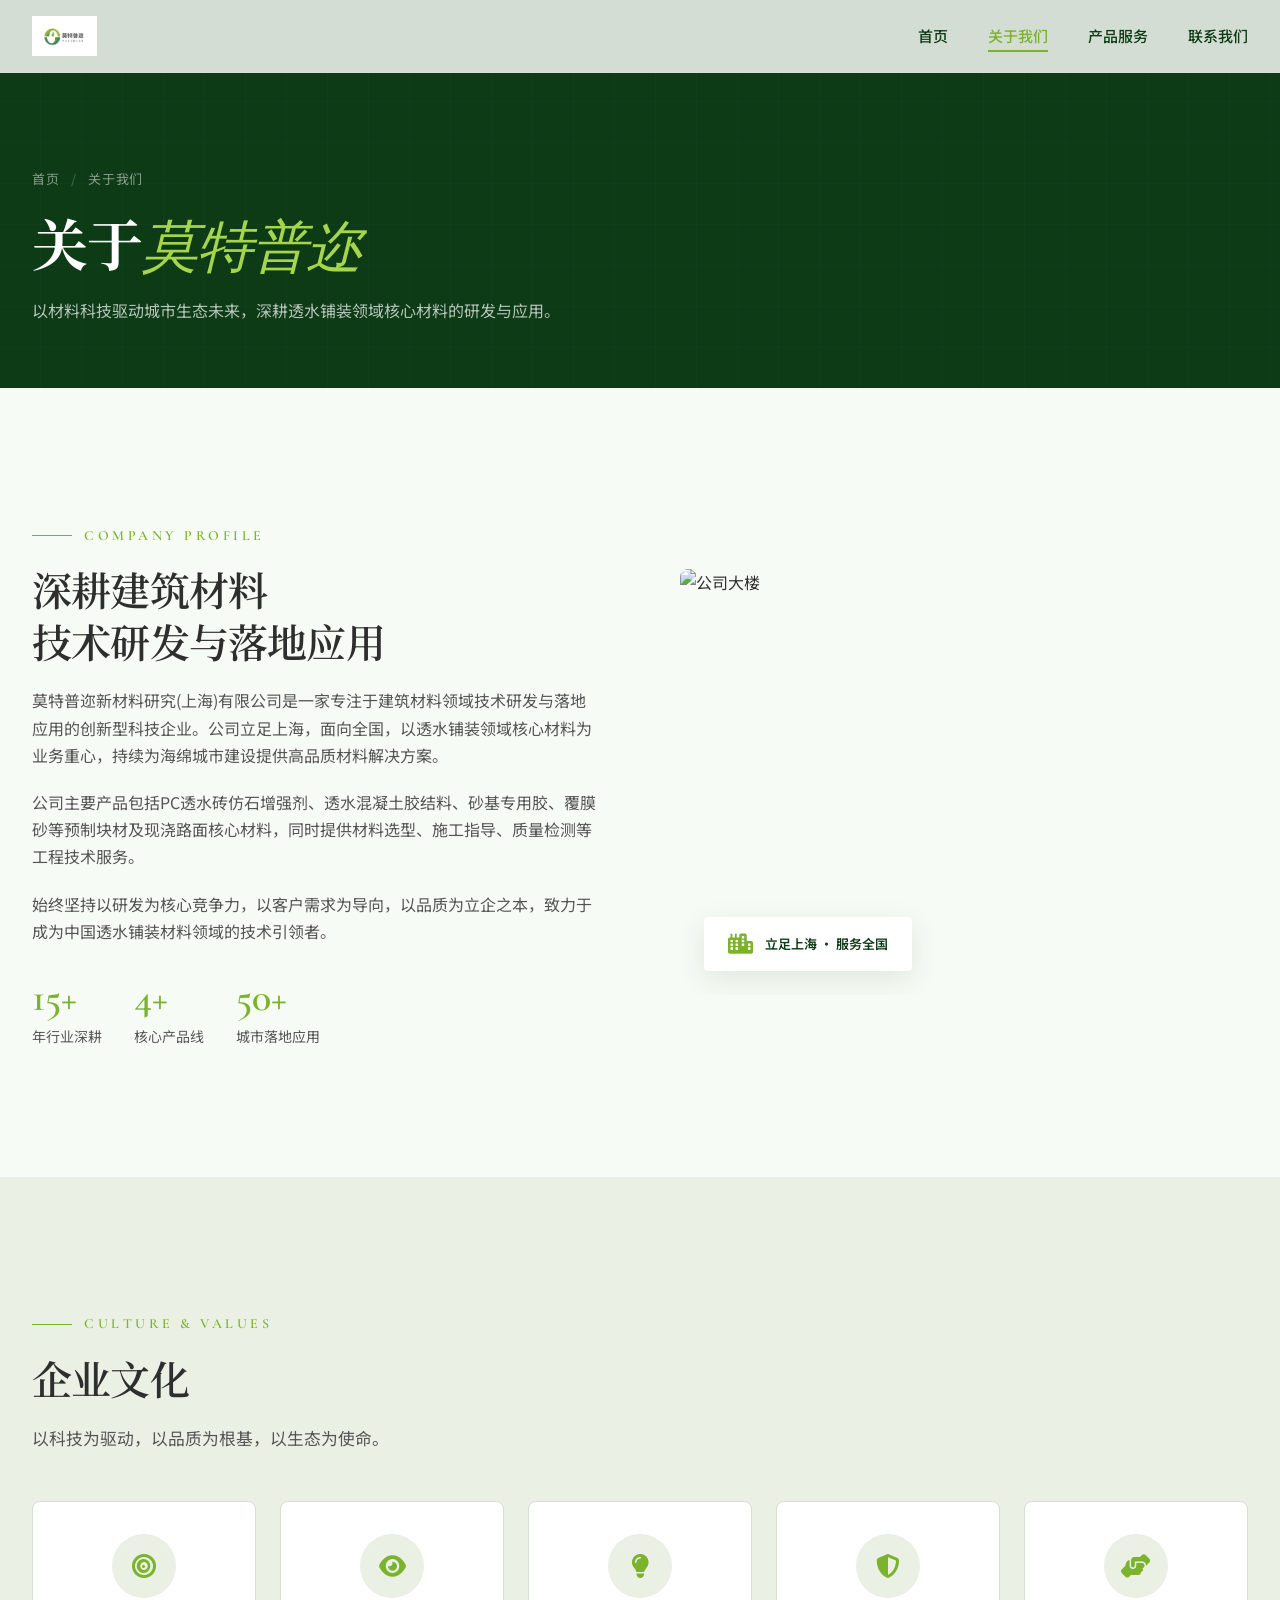
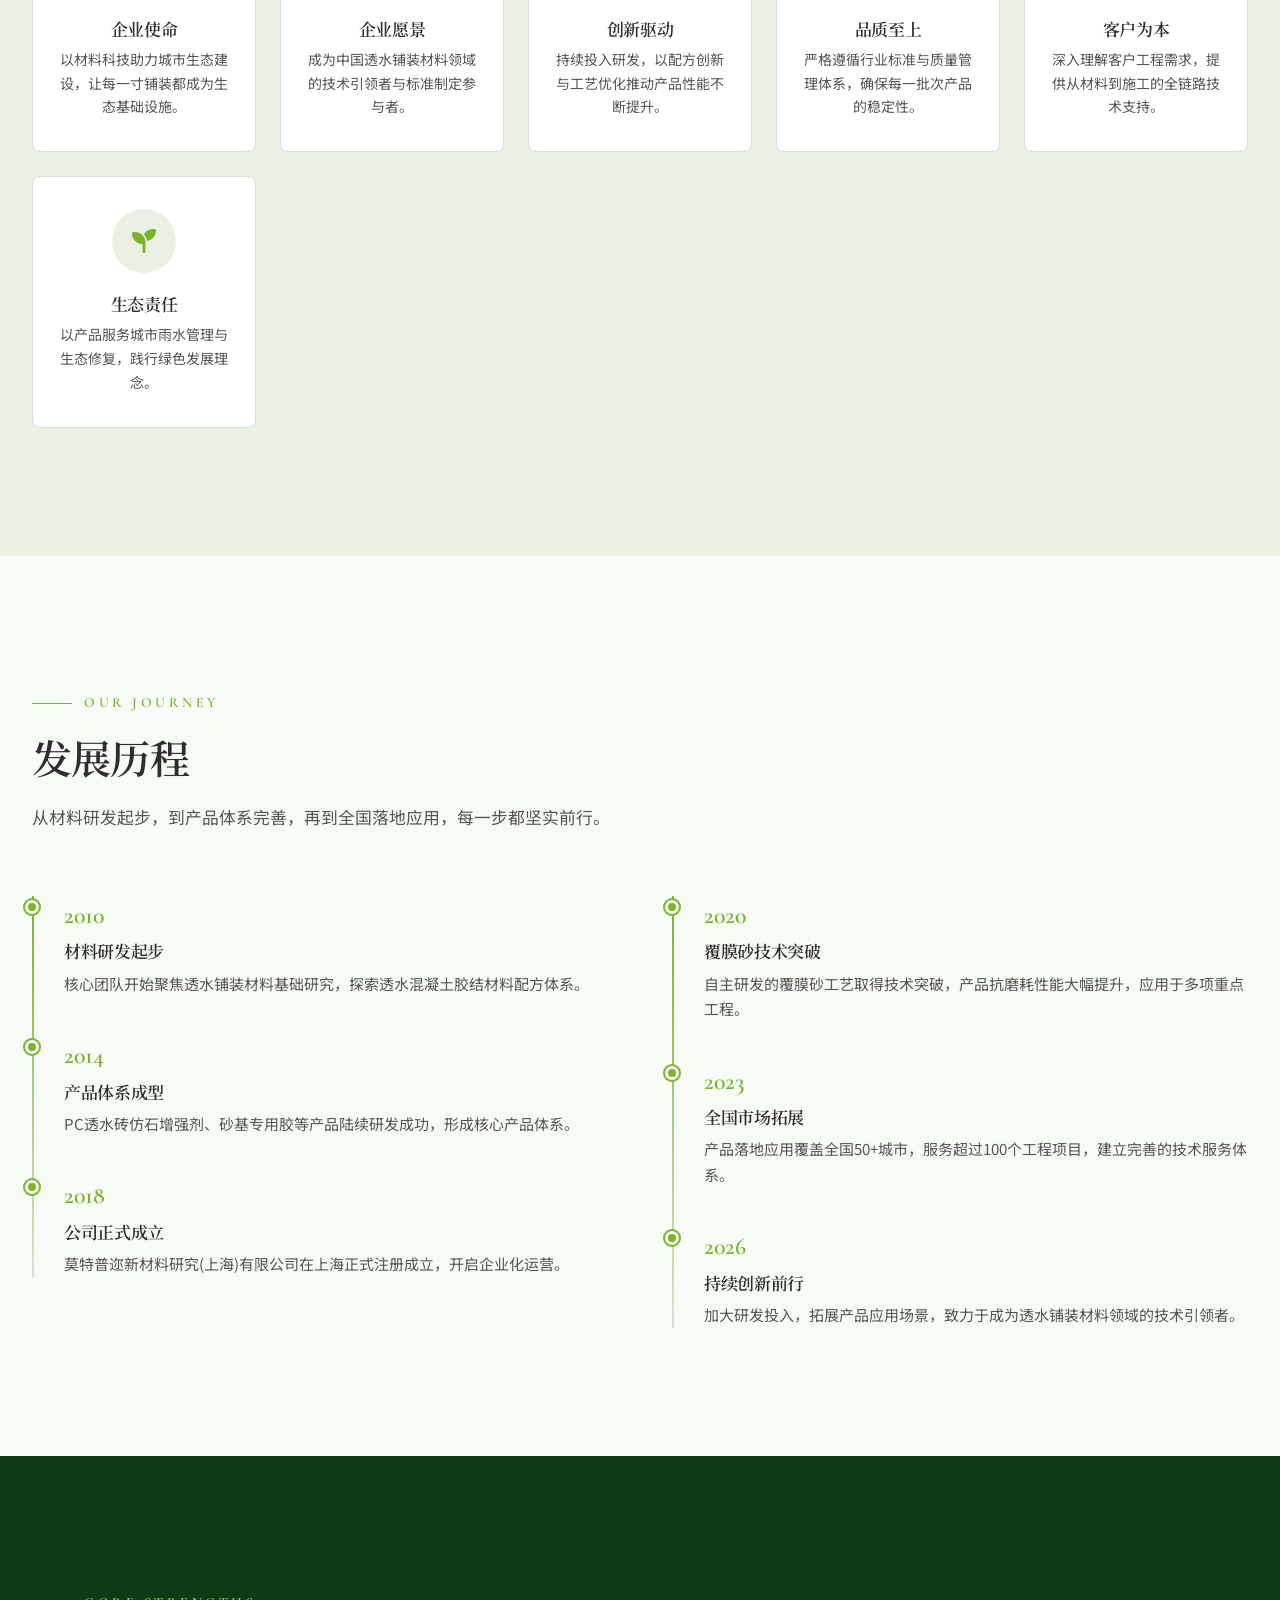
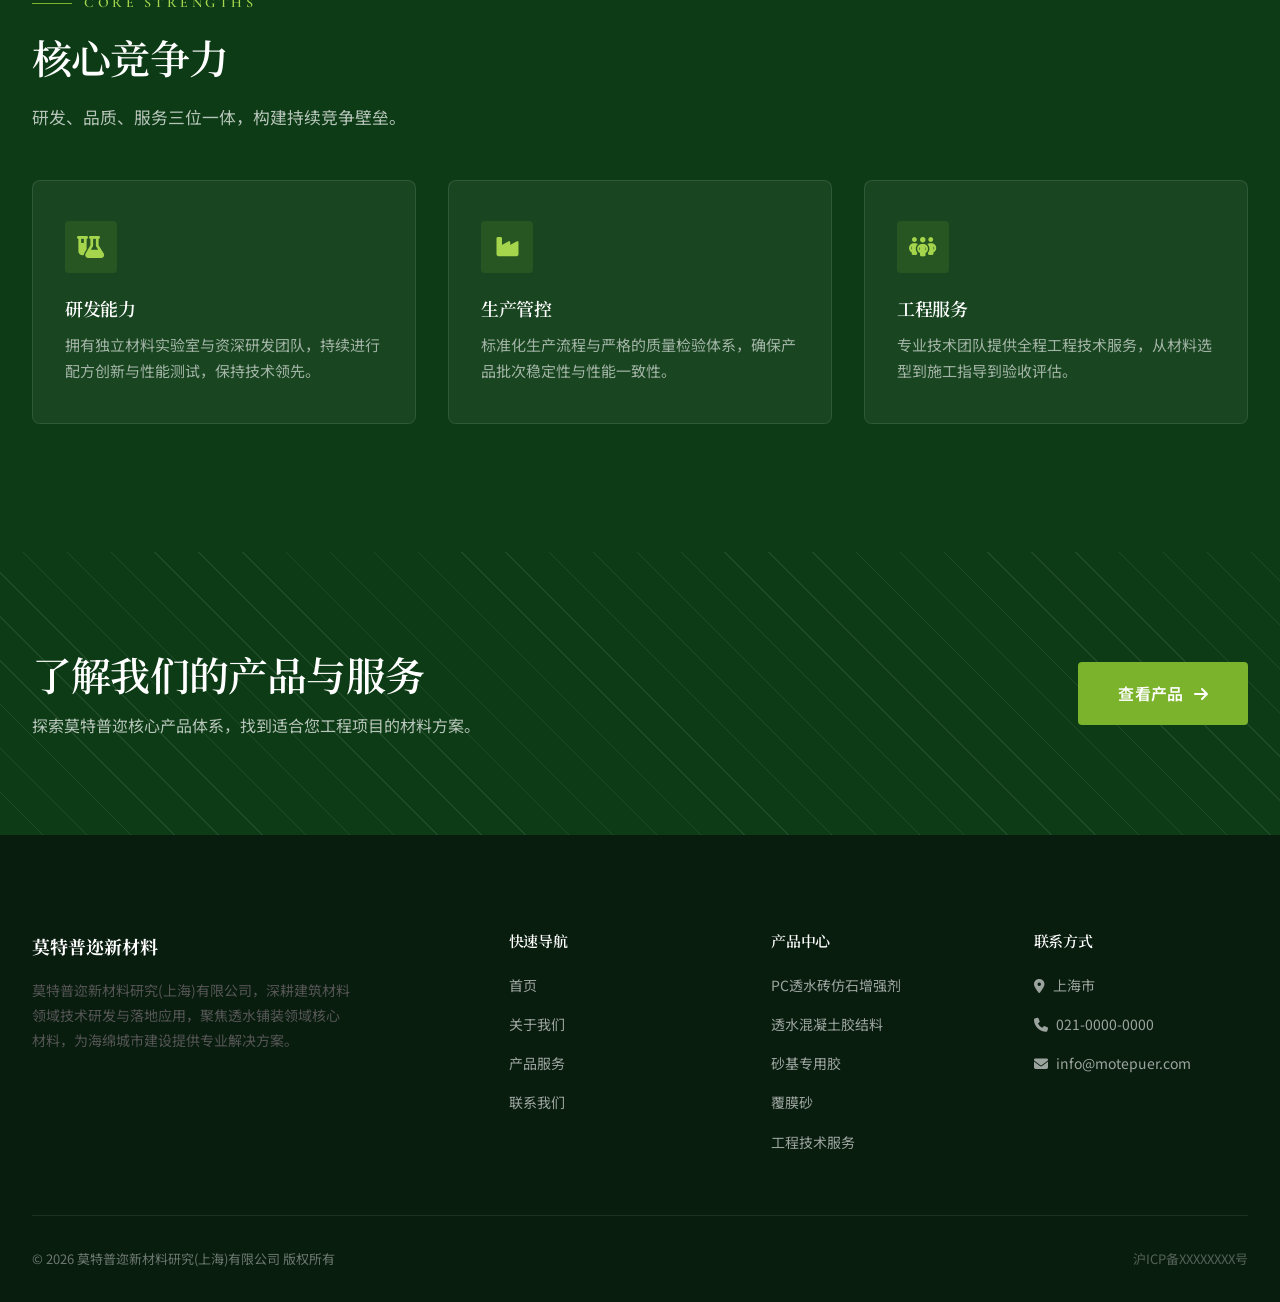
==== about.html @ 20e417fd "首次提交网站全部页面文件" ====
<!DOCTYPE html>
<html lang="zh-CN">
<head>
  <meta charset="UTF-8">
  <meta name="viewport" content="width=device-width, initial-scale=1.0">
  <title>关于我们 | 莫特普迩新材料研究(上海)有限公司</title>
  <meta name="description" content="莫特普迩新材料研究(上海)有限公司，深耕建筑材料领域技术研发与落地应用，聚焦透水铺装领域核心材料。了解我们的发展历程、企业文化与核心竞争力。">

  <!-- Fonts -->
  <link rel="preconnect" href="https://fonts.googleapis.com">
  <link rel="preconnect" href="https://fonts.gstatic.com" crossorigin>
  <link href="https://fonts.googleapis.com/css2?family=Noto+Sans+SC:wght@300;400;500;700&family=Noto+Serif+SC:wght@400;600;700&family=Cormorant+Garamond:ital,wght@0,400;0,600;1,400&display=swap" rel="stylesheet">

  <!-- Font Awesome -->
  <link rel="stylesheet" href="https://cdnjs.cloudflare.com/ajax/libs/font-awesome/6.5.1/css/all.min.css">

  <!-- Styles -->
  <link rel="stylesheet" href="css/style.css">
</head>
<body>

  <!-- ========== Navbar ========== -->
  <nav class="navbar">
    <div class="nav__inner">
      <a href="index.html" class="nav__logo">
        <img src="assets/images/logo.jpg" alt="莫特普迩">
      </a>
      <ul class="nav__links">
        <li><a href="index.html" class="nav__link">首页</a></li>
        <li><a href="about.html" class="nav__link">关于我们</a></li>
        <li><a href="products.html" class="nav__link">产品服务</a></li>
        <li><a href="contact.html" class="nav__link">联系我们</a></li>
      </ul>
      <button class="nav__toggle" aria-label="菜单">
        <i class="fas fa-bars"></i>
      </button>
    </div>
  </nav>

  <!-- ========== Page Header ========== -->
  <header class="page-header">
    <div class="page-header__bg"></div>
    <div class="container">
      <div class="page-header__content">
        <div class="page-header__breadcrumb">
          <a href="index.html">首页</a>
          <span>/</span>
          关于我们
        </div>
        <h1 class="page-header__title">关于<em>莫特普迩</em></h1>
        <p class="page-header__desc">
          以材料科技驱动城市生态未来，深耕透水铺装领域核心材料的研发与应用。
        </p>
      </div>
    </div>
  </header>

  <!-- ========== Company Intro ========== -->
  <section class="section">
    <div class="container">
      <div class="split">
        <div class="split__text fade-up">
          <div class="section-label">COMPANY PROFILE</div>
          <h2 class="section-title">深耕建筑材料<br>技术研发与落地应用</h2>
          <p style="margin-bottom: 1.25rem;">
            莫特普迩新材料研究(上海)有限公司是一家专注于建筑材料领域技术研发与落地应用的创新型科技企业。公司立足上海，面向全国，以透水铺装领域核心材料为业务重心，持续为海绵城市建设提供高品质材料解决方案。
          </p>
          <p style="margin-bottom: 1.25rem;">
            公司主要产品包括PC透水砖仿石增强剂、透水混凝土胶结料、砂基专用胶、覆膜砂等预制块材及现浇路面核心材料，同时提供材料选型、施工指导、质量检测等工程技术服务。
          </p>
          <p style="margin-bottom: 2rem;">
            始终坚持以研发为核心竞争力，以客户需求为导向，以品质为立企之本，致力于成为中国透水铺装材料领域的技术引领者。
          </p>
          <div style="display: flex; gap: 2rem; flex-wrap: wrap;">
            <div>
              <div style="font-family: var(--font-display); font-size: 2.5rem; font-weight: 600; color: var(--color-accent); line-height: 1;">15+</div>
              <div style="font-size: 0.875rem; color: var(--color-text-light); margin-top: 0.5rem;">年行业深耕</div>
            </div>
            <div>
              <div style="font-family: var(--font-display); font-size: 2.5rem; font-weight: 600; color: var(--color-accent); line-height: 1;">4+</div>
              <div style="font-size: 0.875rem; color: var(--color-text-light); margin-top: 0.5rem;">核心产品线</div>
            </div>
            <div>
              <div style="font-family: var(--font-display); font-size: 2.5rem; font-weight: 600; color: var(--color-accent); line-height: 1;">50+</div>
              <div style="font-size: 0.875rem; color: var(--color-text-light); margin-top: 0.5rem;">城市落地应用</div>
            </div>
          </div>
        </div>
        <div class="split__image fade-up">
          <img src="https://images.unsplash.com/photo-1565728744382-d61bb19240c5?w=800&q=80" alt="公司大楼">
          <div class="split__image-badge">
            <i class="fas fa-city"></i>
            <span class="split__image-badge-text">立足上海 · 服务全国</span>
          </div>
        </div>
      </div>
    </div>
  </section>

  <!-- ========== Mission / Vision / Values ========== -->
  <section class="section section--alt">
    <div class="container">
      <div style="max-width: 600px; margin-bottom: 1rem;" class="fade-up">
        <div class="section-label">CULTURE & VALUES</div>
        <h2 class="section-title">企业文化</h2>
        <p class="section-desc">
          以科技为驱动，以品质为根基，以生态为使命。
        </p>
      </div>

      <div class="values-grid">
        <div class="value-item fade-up">
          <div class="value-item__icon"><i class="fas fa-bullseye"></i></div>
          <h3 class="value-item__title">企业使命</h3>
          <p class="value-item__desc">以材料科技助力城市生态建设，让每一寸铺装都成为生态基础设施。</p>
        </div>
        <div class="value-item fade-up">
          <div class="value-item__icon"><i class="fas fa-eye"></i></div>
          <h3 class="value-item__title">企业愿景</h3>
          <p class="value-item__desc">成为中国透水铺装材料领域的技术引领者与标准制定参与者。</p>
        </div>
        <div class="value-item fade-up">
          <div class="value-item__icon"><i class="fas fa-lightbulb"></i></div>
          <h3 class="value-item__title">创新驱动</h3>
          <p class="value-item__desc">持续投入研发，以配方创新与工艺优化推动产品性能不断提升。</p>
        </div>
        <div class="value-item fade-up">
          <div class="value-item__icon"><i class="fas fa-shield-halved"></i></div>
          <h3 class="value-item__title">品质至上</h3>
          <p class="value-item__desc">严格遵循行业标准与质量管理体系，确保每一批次产品的稳定性。</p>
        </div>
        <div class="value-item fade-up">
          <div class="value-item__icon"><i class="fas fa-handshake-angle"></i></div>
          <h3 class="value-item__title">客户为本</h3>
          <p class="value-item__desc">深入理解客户工程需求，提供从材料到施工的全链路技术支持。</p>
        </div>
        <div class="value-item fade-up">
          <div class="value-item__icon"><i class="fas fa-seedling"></i></div>
          <h3 class="value-item__title">生态责任</h3>
          <p class="value-item__desc">以产品服务城市雨水管理与生态修复，践行绿色发展理念。</p>
        </div>
      </div>
    </div>
  </section>

  <!-- ========== Development Timeline ========== -->
  <section class="section">
    <div class="container">
      <div style="max-width: 600px; margin-bottom: 1rem;" class="fade-up">
        <div class="section-label">OUR JOURNEY</div>
        <h2 class="section-title">发展历程</h2>
        <p class="section-desc">
          从材料研发起步，到产品体系完善，再到全国落地应用，每一步都坚实前行。
        </p>
      </div>

      <div style="display: grid; grid-template-columns: 1fr 1fr; gap: 4rem; align-items: start;" class="fade-up">
        <div class="timeline">
          <div class="timeline__item">
            <div class="timeline__dot"></div>
            <div class="timeline__year">2010</div>
            <h3 class="timeline__title">材料研发起步</h3>
            <p class="timeline__desc">核心团队开始聚焦透水铺装材料基础研究，探索透水混凝土胶结材料配方体系。</p>
          </div>
          <div class="timeline__item">
            <div class="timeline__dot"></div>
            <div class="timeline__year">2014</div>
            <h3 class="timeline__title">产品体系成型</h3>
            <p class="timeline__desc">PC透水砖仿石增强剂、砂基专用胶等产品陆续研发成功，形成核心产品体系。</p>
          </div>
          <div class="timeline__item">
            <div class="timeline__dot"></div>
            <div class="timeline__year">2018</div>
            <h3 class="timeline__title">公司正式成立</h3>
            <p class="timeline__desc">莫特普迩新材料研究(上海)有限公司在上海正式注册成立，开启企业化运营。</p>
          </div>
        </div>
        <div class="timeline">
          <div class="timeline__item">
            <div class="timeline__dot"></div>
            <div class="timeline__year">2020</div>
            <h3 class="timeline__title">覆膜砂技术突破</h3>
            <p class="timeline__desc">自主研发的覆膜砂工艺取得技术突破，产品抗磨耗性能大幅提升，应用于多项重点工程。</p>
          </div>
          <div class="timeline__item">
            <div class="timeline__dot"></div>
            <div class="timeline__year">2023</div>
            <h3 class="timeline__title">全国市场拓展</h3>
            <p class="timeline__desc">产品落地应用覆盖全国50+城市，服务超过100个工程项目，建立完善的技术服务体系。</p>
          </div>
          <div class="timeline__item">
            <div class="timeline__dot"></div>
            <div class="timeline__year">2026</div>
            <h3 class="timeline__title">持续创新前行</h3>
            <p class="timeline__desc">加大研发投入，拓展产品应用场景，致力于成为透水铺装材料领域的技术引领者。</p>
          </div>
        </div>
      </div>
    </div>
  </section>

  <!-- ========== Core Strengths ========== -->
  <section class="section section--dark">
    <div class="container">
      <div style="max-width: 600px; margin-bottom: 1rem;" class="fade-up">
        <div class="section-label">CORE STRENGTHS</div>
        <h2 class="section-title" style="color: var(--color-white);">核心竞争力</h2>
        <p class="section-desc" style="color: rgba(255,255,255,0.7);">
          研发、品质、服务三位一体，构建持续竞争壁垒。
        </p>
      </div>

      <div class="features" style="margin-top: 3rem;">
        <div class="feature-card fade-up" style="background: rgba(255,255,255,0.05); border-color: rgba(255,255,255,0.1);">
          <div class="feature-card__icon" style="background: rgba(123,179,45,0.15); color: var(--color-accent-light);">
            <i class="fas fa-flask-vial"></i>
          </div>
          <h3 class="feature-card__title" style="color: var(--color-white);">研发能力</h3>
          <p class="feature-card__desc" style="color: rgba(255,255,255,0.6);">拥有独立材料实验室与资深研发团队，持续进行配方创新与性能测试，保持技术领先。</p>
        </div>
        <div class="feature-card fade-up" style="background: rgba(255,255,255,0.05); border-color: rgba(255,255,255,0.1);">
          <div class="feature-card__icon" style="background: rgba(123,179,45,0.15); color: var(--color-accent-light);">
            <i class="fas fa-industry"></i>
          </div>
          <h3 class="feature-card__title" style="color: var(--color-white);">生产管控</h3>
          <p class="feature-card__desc" style="color: rgba(255,255,255,0.6);">标准化生产流程与严格的质量检验体系，确保产品批次稳定性与性能一致性。</p>
        </div>
        <div class="feature-card fade-up" style="background: rgba(255,255,255,0.05); border-color: rgba(255,255,255,0.1);">
          <div class="feature-card__icon" style="background: rgba(123,179,45,0.15); color: var(--color-accent-light);">
            <i class="fas fa-people-group"></i>
          </div>
          <h3 class="feature-card__title" style="color: var(--color-white);">工程服务</h3>
          <p class="feature-card__desc" style="color: rgba(255,255,255,0.6);">专业技术团队提供全程工程技术服务，从材料选型到施工指导到验收评估。</p>
        </div>
      </div>
    </div>
  </section>

  <!-- ========== CTA ========== -->
  <section class="cta">
    <div class="cta__bg"></div>
    <div class="container">
      <div class="cta__content fade-up">
        <div class="cta__text">
          <h2>了解我们的产品与服务</h2>
          <p>探索莫特普迩核心产品体系，找到适合您工程项目的材料方案。</p>
        </div>
        <a href="products.html" class="btn btn--primary btn--lg">
          查看产品 <i class="fas fa-arrow-right"></i>
        </a>
      </div>
    </div>
  </section>

  <!-- ========== Footer ========== -->
  <footer class="footer">
    <div class="container">
      <div class="footer__top">
        <div>
          <div class="footer__brand">
            <span>莫特普迩新材料</span>
          </div>
          <p class="footer__about">
            莫特普迩新材料研究(上海)有限公司，深耕建筑材料领域技术研发与落地应用，聚焦透水铺装领域核心材料，为海绵城市建设提供专业解决方案。
          </p>
        </div>
        <div>
          <h4 class="footer__col-title">快速导航</h4>
          <ul class="footer__links">
            <li><a href="index.html">首页</a></li>
            <li><a href="about.html">关于我们</a></li>
            <li><a href="products.html">产品服务</a></li>
            <li><a href="contact.html">联系我们</a></li>
          </ul>
        </div>
        <div>
          <h4 class="footer__col-title">产品中心</h4>
          <ul class="footer__links">
            <li><a href="products.html">PC透水砖仿石增强剂</a></li>
            <li><a href="products.html">透水混凝土胶结料</a></li>
            <li><a href="products.html">砂基专用胶</a></li>
            <li><a href="products.html">覆膜砂</a></li>
            <li><a href="products.html">工程技术服务</a></li>
          </ul>
        </div>
        <div>
          <h4 class="footer__col-title">联系方式</h4>
          <ul class="footer__links">
            <li><a href="contact.html"><i class="fas fa-location-dot"></i> 上海市</a></li>
            <li><a href="tel:021-00000000"><i class="fas fa-phone"></i> 021-0000-0000</a></li>
            <li><a href="mailto:info@motepuer.com"><i class="fas fa-envelope"></i> info@motepuer.com</a></li>
          </ul>
        </div>
      </div>
      <div class="footer__bottom">
        <span class="footer__copyright">&copy; 2026 莫特普迩新材料研究(上海)有限公司 版权所有</span>
        <span class="footer__icp">沪ICP备XXXXXXXX号</span>
      </div>
    </div>
  </footer>

  <script src="js/main.js"></script>
</body>
</html>
---- css/style.css ----
/* ============================================
   莫特普迩新材料研究(上海)有限公司 - 企业官网
   Aesthetic Direction: Industrial / Refined
   ============================================ */

/* ========== CSS Variables ========== */
:root {
  --color-primary: #0D3B16;
  --color-secondary: #1B5E20;
  --color-accent: #7BB32D;
  --color-accent-light: #A4D54D;
  --color-bg: #F7FBF5;
  --color-bg-alt: #EAF0E4;
  --color-text: #2E2E2E;
  --color-text-light: #555555;
  --color-text-muted: #8A8A8A;
  --color-white: #FFFFFF;
  --color-border: #D8E0D0;

  --font-heading: "Noto Serif SC", "Songti SC", serif;
  --font-body: "Noto Sans SC", "PingFang SC", sans-serif;
  --font-display: "Cormorant Garamond", "Times New Roman", serif;

  --spacing-xs: 0.5rem;
  --spacing-sm: 1rem;
  --spacing-md: 2rem;
  --spacing-lg: 4rem;
  --spacing-xl: 6rem;
  --spacing-2xl: 8rem;

  --radius-sm: 4px;
  --radius-md: 8px;
  --radius-lg: 16px;

  --shadow-sm: 0 2px 8px rgba(13, 59, 22, 0.06);
  --shadow-md: 0 8px 30px rgba(13, 59, 22, 0.1);
  --shadow-lg: 0 20px 60px rgba(13, 59, 22, 0.15);

  --transition: 0.35s cubic-bezier(0.4, 0, 0.2, 1);
  --max-width: 1280px;
}

/* ========== Reset ========== */
*, *::before, *::after {
  box-sizing: border-box;
  margin: 0;
  padding: 0;
}

html {
  font-size: 16px;
  scroll-behavior: smooth;
  -webkit-font-smoothing: antialiased;
  -moz-osx-font-smoothing: grayscale;
}

body {
  font-family: var(--font-body);
  color: var(--color-text);
  background: var(--color-bg);
  line-height: 1.7;
  overflow-x: hidden;
}

a {
  text-decoration: none;
  color: inherit;
}

img {
  max-width: 100%;
  height: auto;
  display: block;
}

ul, ol {
  list-style: none;
}

/* ========== Typography ========== */
h1, h2, h3, h4 {
  font-family: var(--font-heading);
  font-weight: 600;
  line-height: 1.3;
  letter-spacing: -0.02em;
}

h1 {
  font-size: clamp(2rem, 5vw, 3.5rem);
  font-weight: 700;
}

h2 {
  font-size: clamp(1.75rem, 3.5vw, 2.5rem);
}

h3 {
  font-size: clamp(1.25rem, 2vw, 1.5rem);
}

p {
  color: var(--color-text-light);
  font-size: 1rem;
}

.section-label {
  font-family: var(--font-display);
  font-size: 0.875rem;
  letter-spacing: 0.25em;
  text-transform: uppercase;
  color: var(--color-accent);
  font-weight: 600;
  display: inline-flex;
  align-items: center;
  gap: 0.75rem;
  margin-bottom: 1rem;
}

.section-label::before {
  content: "";
  display: block;
  width: 2.5rem;
  height: 1px;
  background: var(--color-accent);
}

.section-title {
  margin-bottom: 1.25rem;
}

.section-desc {
  max-width: 600px;
  color: var(--color-text-light);
  font-size: 1.05rem;
}

/* ========== Layout ========== */
.container {
  max-width: var(--max-width);
  margin: 0 auto;
  padding: 0 2rem;
}

.section {
  padding: var(--spacing-2xl) 0;
}

.section--tight {
  padding: var(--spacing-xl) 0;
}

.section--dark {
  background: var(--color-primary);
  color: var(--color-white);
}

.section--dark p {
  color: rgba(255, 255, 255, 0.75);
}

.section--dark .section-label {
  color: var(--color-accent-light);
}

.section--alt {
  background: var(--color-bg-alt);
}

/* ========== Navbar ========== */
.navbar {
  position: fixed;
  top: 0;
  left: 0;
  right: 0;
  z-index: 1000;
  background: rgba(247, 251, 245, 0.85);
  backdrop-filter: blur(20px);
  -webkit-backdrop-filter: blur(20px);
  border-bottom: 1px solid var(--color-border);
  transition: var(--transition);
}

.navbar.scrolled {
  background: rgba(26, 39, 53, 0.95);
  border-bottom-color: transparent;
}

.navbar.scrolled .nav__logo,
.navbar.scrolled .nav__link {
  color: var(--color-white);
}

.navbar.scrolled .nav__link:hover {
  color: var(--color-accent-light);
}

.nav__inner {
  max-width: var(--max-width);
  margin: 0 auto;
  padding: 0 2rem;
  display: flex;
  align-items: center;
  justify-content: space-between;
  height: 72px;
}

.nav__logo {
  font-family: var(--font-heading);
  font-size: 1.125rem;
  font-weight: 700;
  color: var(--color-primary);
  letter-spacing: 0.02em;
  display: flex;
  align-items: center;
  gap: 0.625rem;
  transition: var(--transition);
}

.nav__logo-icon {
  width: 36px;
  height: 36px;
  display: flex;
  align-items: center;
  justify-content: center;
  background: var(--color-accent);
  border-radius: var(--radius-sm);
  color: var(--color-white);
  font-size: 1.125rem;
}

.nav__logo-text {
  line-height: 1.2;
}

.nav__logo-text small {
  display: block;
  font-size: 0.625rem;
  font-weight: 400;
  letter-spacing: 0.1em;
  opacity: 0.7;
  text-transform: uppercase;
}

.nav__logo img {
  height: 40px;
  width: auto;
  display: block;
}

.nav__links {
  display: flex;
  align-items: center;
  gap: 2.5rem;
}

.nav__link {
  font-size: 0.9375rem;
  font-weight: 500;
  color: var(--color-primary);
  position: relative;
  transition: var(--transition);
}

.nav__link::after {
  content: "";
  position: absolute;
  bottom: -6px;
  left: 0;
  width: 0;
  height: 2px;
  background: var(--color-accent);
  transition: var(--transition);
}

.nav__link:hover::after,
.nav__link.active::after {
  width: 100%;
}

.nav__link:hover {
  color: var(--color-accent);
}

.nav__link.active {
  color: var(--color-accent);
}

.nav__toggle {
  display: none;
  background: none;
  border: none;
  cursor: pointer;
  font-size: 1.5rem;
  color: var(--color-primary);
}

/* ========== Buttons ========== */
.btn {
  display: inline-flex;
  align-items: center;
  gap: 0.625rem;
  padding: 0.875rem 2rem;
  font-size: 0.9375rem;
  font-weight: 600;
  font-family: var(--font-body);
  border-radius: var(--radius-sm);
  cursor: pointer;
  transition: var(--transition);
  border: none;
  letter-spacing: 0.02em;
}

.btn--primary {
  background: var(--color-accent);
  color: var(--color-white);
}

.btn--primary:hover {
  background: #5A8A1E;
  transform: translateY(-2px);
  box-shadow: 0 8px 24px rgba(123, 179, 45, 0.35);
}

.btn--outline {
  background: transparent;
  color: var(--color-primary);
  border: 1.5px solid var(--color-primary);
}

.section--dark .btn--outline {
  color: var(--color-white);
  border-color: rgba(255, 255, 255, 0.4);
}

.btn--outline:hover {
  background: var(--color-primary);
  color: var(--color-white);
  border-color: var(--color-primary);
}

.section--dark .btn--outline:hover {
  background: var(--color-white);
  color: var(--color-primary);
}

.btn--lg {
  padding: 1.125rem 2.5rem;
  font-size: 1rem;
}

/* ========== Hero ========== */
.hero {
  position: relative;
  min-height: 100vh;
  display: flex;
  align-items: center;
  background: var(--color-primary);
  overflow: hidden;
  padding-top: 72px;
}

.hero__bg {
  position: absolute;
  inset: 0;
  background:
    linear-gradient(135deg, rgba(13, 59, 22, 0.92) 0%, rgba(27, 94, 32, 0.85) 100%),
    url('https://images.unsplash.com/photo-1541888946425-d81bb19240c5?w=1920&q=80') center/cover;
}

.hero__pattern {
  position: absolute;
  inset: 0;
  opacity: 0.06;
  background-image:
    repeating-linear-gradient(45deg, transparent, transparent 35px, #fff 35px, #fff 36px),
    repeating-linear-gradient(-45deg, transparent, transparent 35px, #fff 35px, #fff 36px);
}

.hero__content {
  position: relative;
  z-index: 2;
  max-width: var(--max-width);
  margin: 0 auto;
  padding: 0 2rem;
  width: 100%;
}

.hero__label {
  font-family: var(--font-display);
  font-size: 1rem;
  letter-spacing: 0.3em;
  text-transform: uppercase;
  color: var(--color-accent-light);
  margin-bottom: 1.5rem;
  display: flex;
  align-items: center;
  gap: 1rem;
}

.hero__label::before {
  content: "";
  width: 3rem;
  height: 1px;
  background: var(--color-accent-light);
}

.hero__title {
  font-size: clamp(2.25rem, 5.5vw, 4rem);
  color: var(--color-white);
  font-weight: 700;
  line-height: 1.2;
  margin-bottom: 1.5rem;
  max-width: 720px;
}

.hero__title em {
  font-family: var(--font-display);
  font-style: italic;
  font-weight: 400;
  color: var(--color-accent-light);
}

.hero__desc {
  color: rgba(255, 255, 255, 0.8);
  font-size: 1.125rem;
  max-width: 540px;
  margin-bottom: 2.5rem;
  line-height: 1.8;
}

.hero__actions {
  display: flex;
  gap: 1rem;
  flex-wrap: wrap;
}

.hero__scroll {
  position: absolute;
  bottom: 2.5rem;
  left: 50%;
  transform: translateX(-50%);
  color: rgba(255, 255, 255, 0.5);
  font-size: 0.75rem;
  letter-spacing: 0.2em;
  text-transform: uppercase;
  display: flex;
  flex-direction: column;
  align-items: center;
  gap: 0.75rem;
}

.hero__scroll-line {
  width: 1px;
  height: 40px;
  background: linear-gradient(to bottom, transparent, rgba(255, 255, 255, 0.4));
  animation: scrollLine 2s ease-in-out infinite;
}

@keyframes scrollLine {
  0%, 100% { transform: scaleY(0.5); opacity: 0.3; }
  50% { transform: scaleY(1); opacity: 1; }
}

/* Hero stats */
.hero__stats {
  display: grid;
  grid-template-columns: repeat(3, 1fr);
  gap: 0;
  margin-top: 3rem;
  padding-top: 2.5rem;
  border-top: 1px solid rgba(255, 255, 255, 0.15);
}

.hero__stat {
  padding-right: 2rem;
}

.hero__stat:not(:last-child) {
  border-right: 1px solid rgba(255, 255, 255, 0.12);
  padding-right: 2rem;
}

.hero__stat:not(:first-child) {
  padding-left: 2rem;
}

.hero__stat-num {
  font-family: var(--font-display);
  font-size: 2.5rem;
  font-weight: 600;
  color: var(--color-accent-light);
  line-height: 1;
  margin-bottom: 0.5rem;
}

.hero__stat-label {
  color: rgba(255, 255, 255, 0.7);
  font-size: 0.875rem;
  letter-spacing: 0.05em;
}

/* ========== Page Header (sub pages) ========== */
.page-header {
  position: relative;
  padding: calc(72px + var(--spacing-xl)) 0 var(--spacing-lg);
  background: var(--color-primary);
  overflow: hidden;
}

.page-header__bg {
  position: absolute;
  inset: 0;
  opacity: 0.12;
  background-image:
    repeating-linear-gradient(0deg, transparent, transparent 40px, rgba(255,255,255,0.15) 40px, rgba(255,255,255,0.15) 41px),
    repeating-linear-gradient(90deg, transparent, transparent 40px, rgba(255,255,255,0.15) 40px, rgba(255,255,255,0.15) 41px);
}

.page-header__content {
  position: relative;
  z-index: 2;
}

.page-header__breadcrumb {
  font-size: 0.8125rem;
  color: rgba(255, 255, 255, 0.5);
  margin-bottom: 1rem;
  letter-spacing: 0.05em;
}

.page-header__breadcrumb a:hover {
  color: var(--color-accent-light);
}

.page-header__breadcrumb span {
  margin: 0 0.5rem;
  opacity: 0.5;
}

.page-header__title {
  color: var(--color-white);
  margin-bottom: 0.75rem;
}

.page-header__title em {
  font-family: var(--font-display);
  font-style: italic;
  font-weight: 400;
  color: var(--color-accent-light);
}

.page-header__desc {
  color: rgba(255, 255, 255, 0.7);
  max-width: 580px;
}

/* ========== Feature Cards ========== */
.features {
  display: grid;
  grid-template-columns: repeat(auto-fit, minmax(260px, 1fr));
  gap: 2rem;
  margin-top: 3rem;
}

.feature-card {
  background: var(--color-white);
  padding: 2.5rem 2rem;
  border-radius: var(--radius-md);
  border: 1px solid var(--color-border);
  transition: var(--transition);
  position: relative;
  overflow: hidden;
}

.feature-card::before {
  content: "";
  position: absolute;
  top: 0;
  left: 0;
  width: 3px;
  height: 0;
  background: var(--color-accent);
  transition: var(--transition);
}

.feature-card:hover {
  transform: translateY(-6px);
  box-shadow: var(--shadow-md);
  border-color: transparent;
}

.feature-card:hover::before {
  height: 100%;
}

.feature-card__icon {
  width: 52px;
  height: 52px;
  display: flex;
  align-items: center;
  justify-content: center;
  background: var(--color-bg-alt);
  border-radius: var(--radius-sm);
  color: var(--color-accent);
  font-size: 1.375rem;
  margin-bottom: 1.5rem;
  transition: var(--transition);
}

.feature-card:hover .feature-card__icon {
  background: var(--color-accent);
  color: var(--color-white);
}

.feature-card__title {
  font-size: 1.125rem;
  margin-bottom: 0.75rem;
}

.feature-card__desc {
  font-size: 0.9375rem;
  line-height: 1.7;
}

/* ========== Split Layout ========== */
.split {
  display: grid;
  grid-template-columns: 1fr 1fr;
  gap: 5rem;
  align-items: center;
}

.split--reverse .split__text {
  order: 2;
}

.split__image {
  position: relative;
  border-radius: var(--radius-md);
  overflow: hidden;
  aspect-ratio: 4/3;
}

.split__image img {
  width: 100%;
  height: 100%;
  object-fit: cover;
  transition: var(--transition);
}

.split__image:hover img {
  transform: scale(1.05);
}

.split__image-badge {
  position: absolute;
  bottom: 1.5rem;
  left: 1.5rem;
  background: var(--color-white);
  padding: 1rem 1.5rem;
  border-radius: var(--radius-sm);
  box-shadow: var(--shadow-md);
  display: flex;
  align-items: center;
  gap: 0.75rem;
}

.split__image-badge i {
  color: var(--color-accent);
  font-size: 1.25rem;
}

.split__image-badge-text {
  font-size: 0.8125rem;
  font-weight: 600;
  color: var(--color-primary);
}

/* ========== Product Cards ========== */
.products-grid {
  display: grid;
  grid-template-columns: repeat(auto-fill, minmax(300px, 1fr));
  gap: 1.5rem;
  margin-top: 3rem;
}

.product-card {
  background: var(--color-white);
  border-radius: var(--radius-md);
  overflow: hidden;
  border: 1px solid var(--color-border);
  transition: var(--transition);
  display: flex;
  flex-direction: column;
}

.product-card:hover {
  transform: translateY(-6px);
  box-shadow: var(--shadow-lg);
  border-color: transparent;
}

.product-card__image {
  position: relative;
  aspect-ratio: 16/10;
  overflow: hidden;
  background: var(--color-bg-alt);
}

.product-card__image img {
  width: 100%;
  height: 100%;
  object-fit: cover;
  transition: var(--transition);
}

.product-card:hover .product-card__image img {
  transform: scale(1.08);
}

.product-card__tag {
  position: absolute;
  top: 1rem;
  left: 1rem;
  background: rgba(13, 59, 22, 0.9);
  color: var(--color-accent-light);
  padding: 0.375rem 0.875rem;
  border-radius: var(--radius-sm);
  font-size: 0.75rem;
  font-weight: 600;
  letter-spacing: 0.05em;
}

.product-card__body {
  padding: 1.75rem;
  flex: 1;
  display: flex;
  flex-direction: column;
}

.product-card__title {
  font-size: 1.125rem;
  margin-bottom: 0.5rem;
}

.product-card__subtitle {
  font-family: var(--font-display);
  font-size: 0.875rem;
  color: var(--color-accent);
  letter-spacing: 0.05em;
  margin-bottom: 0.75rem;
}

.product-card__desc {
  font-size: 0.875rem;
  line-height: 1.7;
  flex: 1;
}

.product-card__features {
  margin-top: 1rem;
  padding-top: 1rem;
  border-top: 1px solid var(--color-border);
}

.product-card__features li {
  font-size: 0.8125rem;
  color: var(--color-text-light);
  padding: 0.25rem 0;
  display: flex;
  align-items: center;
  gap: 0.5rem;
}

.product-card__features li i {
  color: var(--color-accent);
  font-size: 0.75rem;
}

/* ========== Timeline ========== */
.timeline {
  position: relative;
  margin-top: 3rem;
  padding-left: 2rem;
}

.timeline::before {
  content: "";
  position: absolute;
  left: 0;
  top: 0;
  bottom: 0;
  width: 2px;
  background: linear-gradient(to bottom, var(--color-accent), var(--color-border));
}

.timeline__item {
  position: relative;
  padding-bottom: 2.5rem;
}

.timeline__item:last-child {
  padding-bottom: 0;
}

.timeline__dot {
  position: absolute;
  left: -2.4375rem;
  top: 0.25rem;
  width: 14px;
  height: 14px;
  border-radius: 50%;
  background: var(--color-accent);
  border: 3px solid var(--color-bg);
  box-shadow: 0 0 0 2px var(--color-accent);
}

.timeline__year {
  font-family: var(--font-display);
  font-size: 1.5rem;
  font-weight: 600;
  color: var(--color-accent);
  margin-bottom: 0.25rem;
}

.timeline__title {
  font-size: 1.0625rem;
  margin-bottom: 0.5rem;
}

.timeline__desc {
  font-size: 0.9375rem;
}

/* ========== Values Grid ========== */
.values-grid {
  display: grid;
  grid-template-columns: repeat(auto-fit, minmax(220px, 1fr));
  gap: 1.5rem;
  margin-top: 3rem;
}

.value-item {
  text-align: center;
  padding: 2rem 1.5rem;
  border: 1px solid var(--color-border);
  border-radius: var(--radius-md);
  background: var(--color-white);
  transition: var(--transition);
}

.value-item:hover {
  border-color: var(--color-accent);
  transform: translateY(-4px);
}

.value-item__icon {
  width: 64px;
  height: 64px;
  margin: 0 auto 1.25rem;
  display: flex;
  align-items: center;
  justify-content: center;
  background: var(--color-bg-alt);
  border-radius: 50%;
  color: var(--color-accent);
  font-size: 1.5rem;
  transition: var(--transition);
}

.value-item:hover .value-item__icon {
  background: var(--color-accent);
  color: var(--color-white);
}

.value-item__title {
  font-size: 1.0625rem;
  margin-bottom: 0.5rem;
}

.value-item__desc {
  font-size: 0.875rem;
}

/* ========== Contact ========== */
.contact-grid {
  display: grid;
  grid-template-columns: 1.2fr 0.8fr;
  gap: 4rem;
  margin-top: 3rem;
}

.contact-form {
  background: var(--color-white);
  padding: 2.5rem;
  border-radius: var(--radius-md);
  border: 1px solid var(--color-border);
}

.form-group {
  margin-bottom: 1.5rem;
}

.form-row {
  display: grid;
  grid-template-columns: 1fr 1fr;
  gap: 1.5rem;
}

.form-label {
  display: block;
  font-size: 0.875rem;
  font-weight: 600;
  color: var(--color-primary);
  margin-bottom: 0.5rem;
}

.form-input,
.form-textarea,
.form-select {
  width: 100%;
  padding: 0.75rem 1rem;
  border: 1.5px solid var(--color-border);
  border-radius: var(--radius-sm);
  font-family: var(--font-body);
  font-size: 0.9375rem;
  color: var(--color-text);
  background: var(--color-bg);
  transition: var(--transition);
}

.form-input:focus,
.form-textarea:focus,
.form-select:focus {
  outline: none;
  border-color: var(--color-accent);
  background: var(--color-white);
}

.form-textarea {
  resize: vertical;
  min-height: 120px;
}

.contact-info {
  display: flex;
  flex-direction: column;
  gap: 2rem;
}

.contact-info__item {
  display: flex;
  gap: 1rem;
  align-items: flex-start;
}

.contact-info__icon {
  width: 48px;
  height: 48px;
  display: flex;
  align-items: center;
  justify-content: center;
  background: var(--color-primary);
  color: var(--color-accent-light);
  border-radius: var(--radius-sm);
  font-size: 1.125rem;
  flex-shrink: 0;
}

.contact-info__label {
  font-size: 0.8125rem;
  color: var(--color-text-muted);
  letter-spacing: 0.05em;
  text-transform: uppercase;
  margin-bottom: 0.25rem;
}

.contact-info__value {
  font-size: 1rem;
  font-weight: 500;
  color: var(--color-primary);
  line-height: 1.5;
}

/* ========== CTA Section ========== */
.cta {
  position: relative;
  background: var(--color-primary);
  padding: var(--spacing-xl) 0;
  overflow: hidden;
}

.cta__bg {
  position: absolute;
  inset: 0;
  opacity: 0.08;
  background-image: repeating-linear-gradient(45deg, transparent, transparent 30px, #fff 30px, #fff 31px);
}

.cta__content {
  position: relative;
  z-index: 2;
  display: flex;
  align-items: center;
  justify-content: space-between;
  gap: 3rem;
  flex-wrap: wrap;
}

.cta__text h2 {
  color: var(--color-white);
  margin-bottom: 0.75rem;
}

.cta__text p {
  color: rgba(255, 255, 255, 0.7);
  max-width: 480px;
}

/* ========== Footer ========== */
.footer {
  background: #091D0F;
  color: rgba(255, 255, 255, 0.6);
  padding: var(--spacing-xl) 0 2rem;
}

.footer__top {
  display: grid;
  grid-template-columns: 2fr 1fr 1fr 1fr;
  gap: 3rem;
  padding-bottom: 3rem;
  border-bottom: 1px solid rgba(255, 255, 255, 0.08);
}

.footer__brand {
  font-family: var(--font-heading);
  font-size: 1.125rem;
  font-weight: 700;
  color: var(--color-white);
  margin-bottom: 1rem;
  display: flex;
  align-items: center;
  gap: 0.625rem;
}

.footer__brand .nav__logo-icon {
  width: 32px;
  height: 32px;
  font-size: 1rem;
}

.footer__about {
  font-size: 0.875rem;
  line-height: 1.8;
  max-width: 320px;
  margin-bottom: 1.5rem;
}

.footer__col-title {
  font-size: 0.9375rem;
  font-weight: 600;
  color: var(--color-white);
  margin-bottom: 1.25rem;
}

.footer__links li {
  margin-bottom: 0.75rem;
}

.footer__links a {
  font-size: 0.875rem;
  transition: var(--transition);
  display: inline-flex;
  align-items: center;
  gap: 0.5rem;
}

.footer__links a:hover {
  color: var(--color-accent-light);
  padding-left: 4px;
}

.footer__bottom {
  display: flex;
  justify-content: space-between;
  align-items: center;
  padding-top: 2rem;
  flex-wrap: wrap;
  gap: 1rem;
}

.footer__copyright {
  font-size: 0.8125rem;
  color: rgba(255, 255, 255, 0.4);
}

.footer__icp {
  font-size: 0.8125rem;
  color: rgba(255, 255, 255, 0.3);
}

/* ========== Animations ========== */
.fade-up {
  opacity: 0;
  transform: translateY(40px);
  transition: opacity 0.7s ease, transform 0.7s ease;
}

.fade-up.visible {
  opacity: 1;
  transform: translateY(0);
}

.fade-up:nth-child(2) { transition-delay: 0.1s; }
.fade-up:nth-child(3) { transition-delay: 0.2s; }
.fade-up:nth-child(4) { transition-delay: 0.3s; }

/* ========== Responsive ========== */
@media (max-width: 968px) {
  .split {
    grid-template-columns: 1fr;
    gap: 2.5rem;
  }

  .split--reverse .split__text {
    order: 0;
  }

  .contact-grid {
    grid-template-columns: 1fr;
    gap: 2.5rem;
  }

  .footer__top {
    grid-template-columns: 1fr 1fr;
    gap: 2rem;
  }

  .cta__content {
    flex-direction: column;
    text-align: center;
  }
}

@media (max-width: 768px) {
  .nav__links {
    display: none;
    position: absolute;
    top: 72px;
    left: 0;
    right: 0;
    background: var(--color-primary);
    flex-direction: column;
    padding: 1.5rem 2rem;
    gap: 1.25rem;
    border-bottom: 1px solid rgba(123, 179, 45, 0.1);
  }

  .nav__links.open {
    display: flex;
  }

  .nav__links .nav__link {
    color: var(--color-white);
  }

  .navbar.scrolled .nav__toggle,
  .nav__toggle {
    color: var(--color-primary);
  }

  .navbar.scrolled .nav__toggle {
    color: var(--color-white);
  }

  .nav__toggle {
    display: block;
  }

  .hero__stats {
    grid-template-columns: 1fr;
    gap: 1.5rem;
  }

  .hero__stat {
    padding: 0 !important;
    border: none !important;
  }

  .form-row {
    grid-template-columns: 1fr;
  }

  .footer__top {
    grid-template-columns: 1fr;
  }

  .footer__bottom {
    flex-direction: column;
    text-align: center;
  }

  .section {
    padding: var(--spacing-xl) 0;
  }

  .container {
    padding: 0 1.25rem;
  }

  .hero__content {
    padding: 0 1.25rem;
  }
}
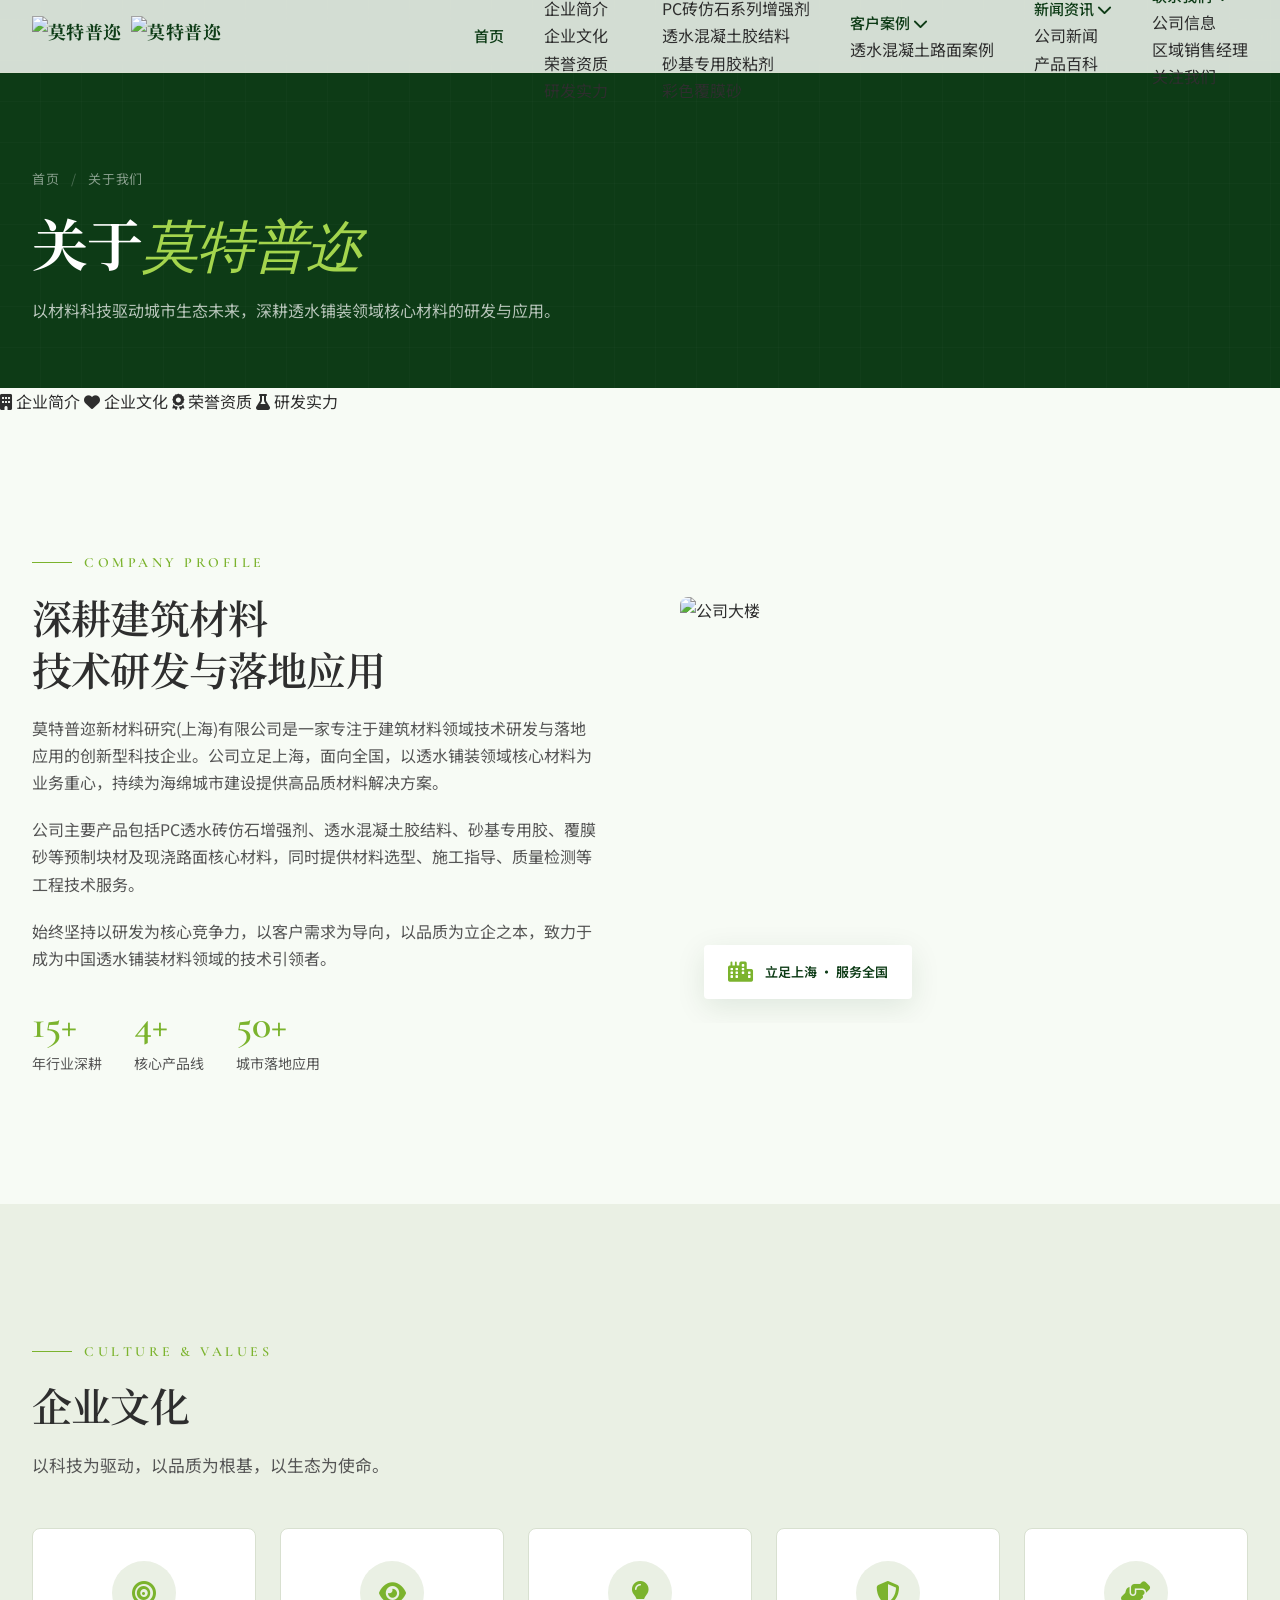
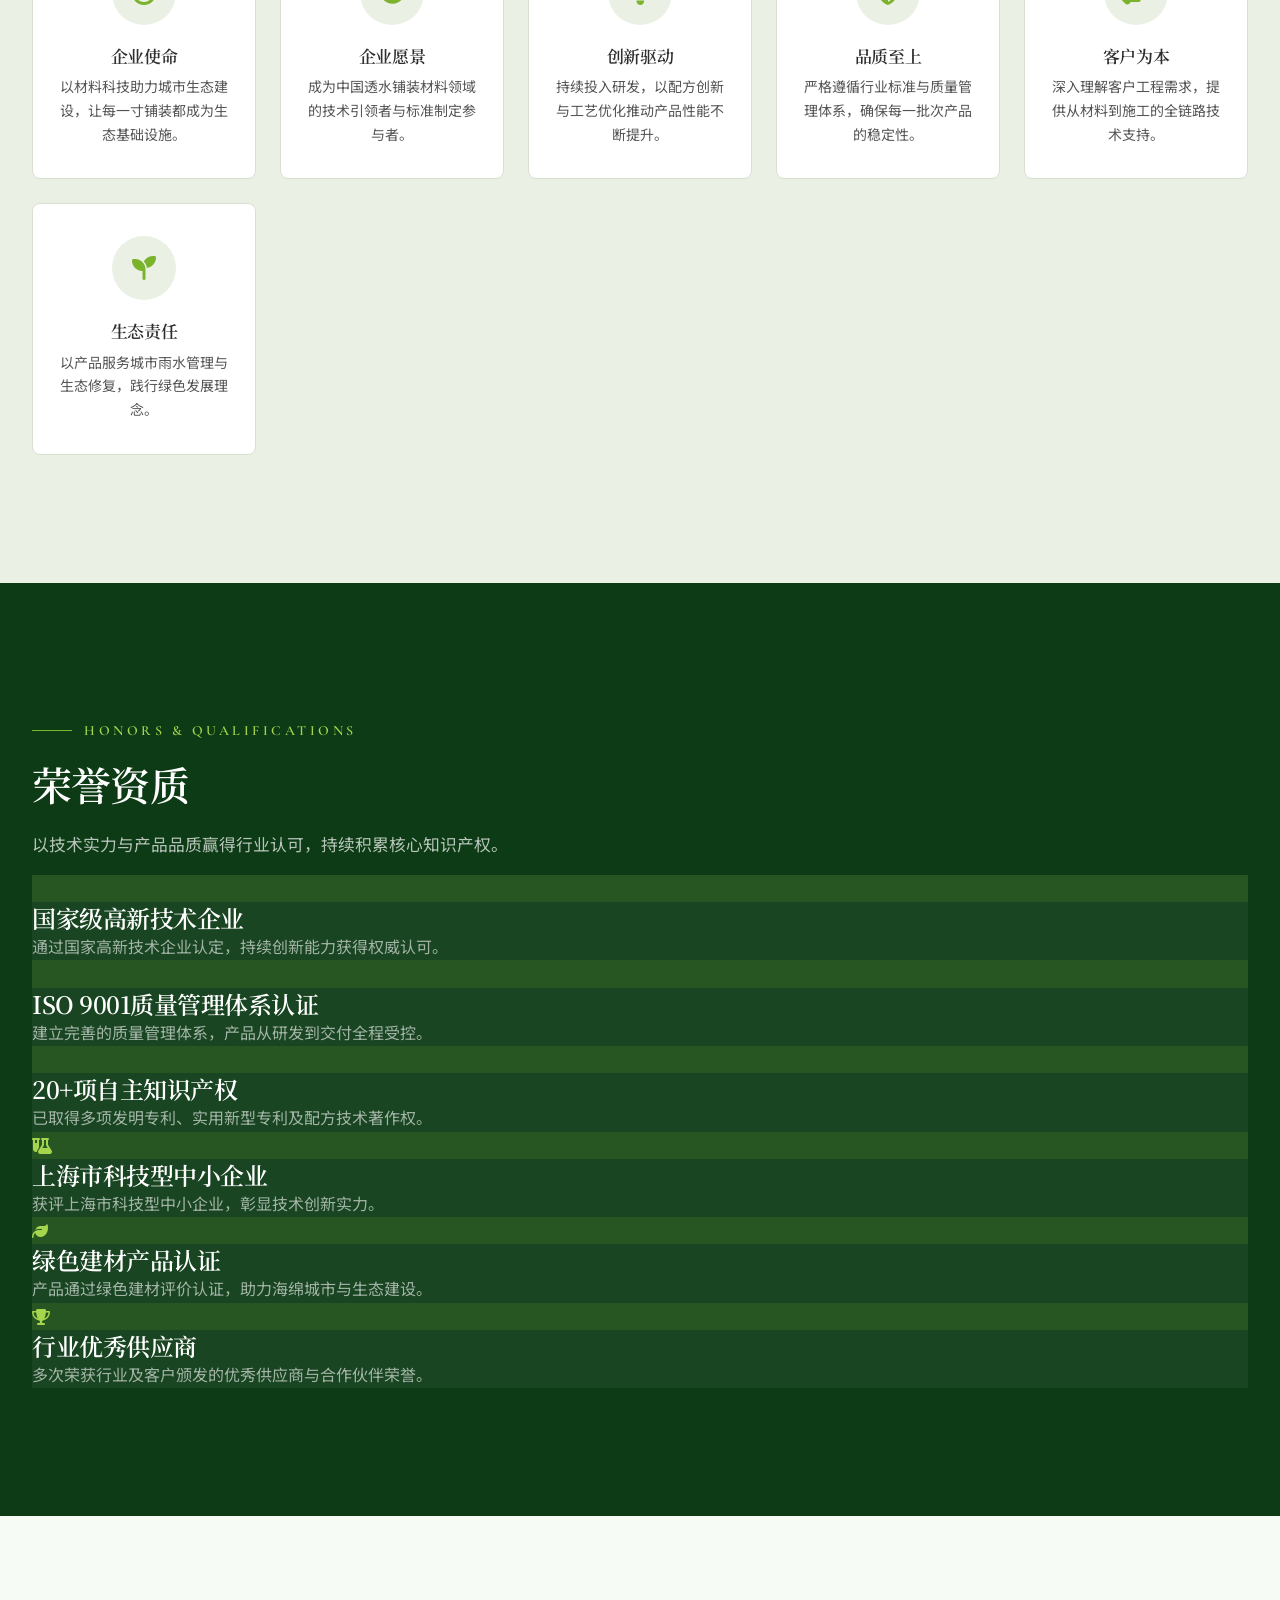
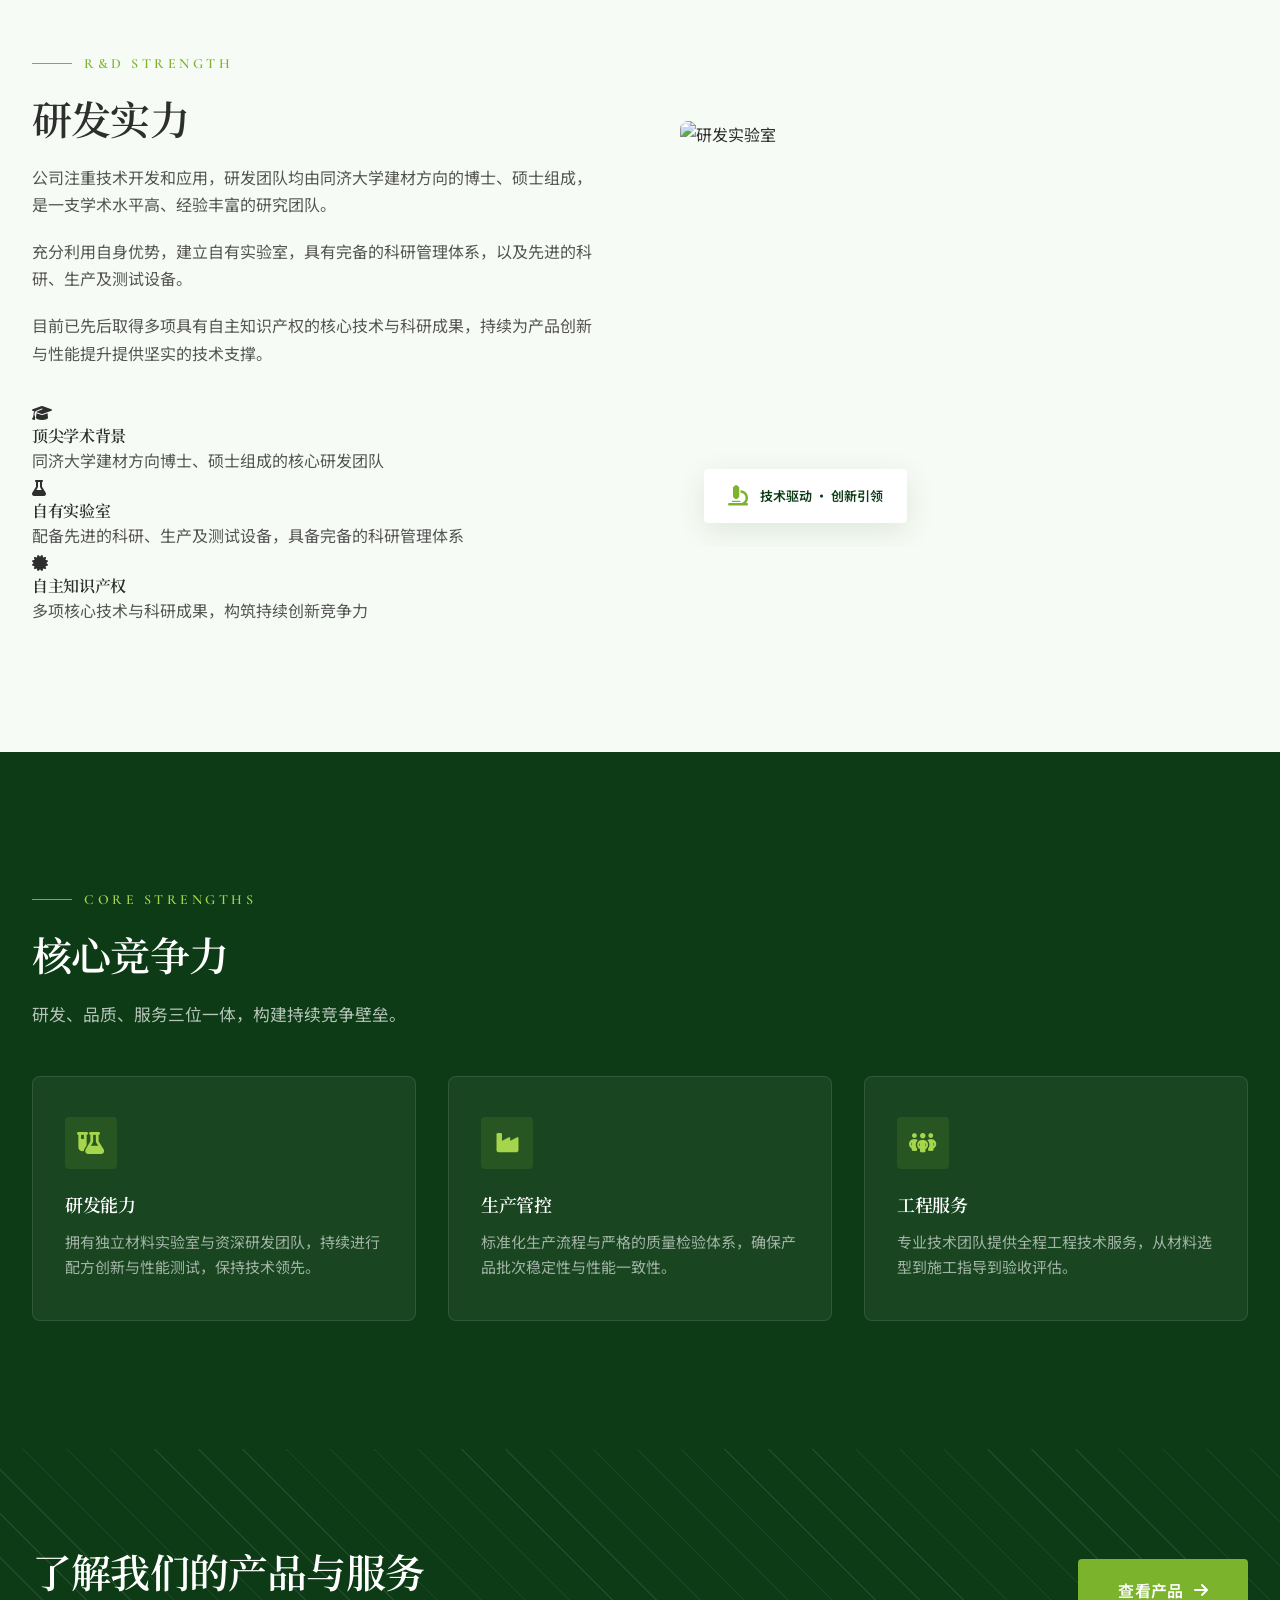
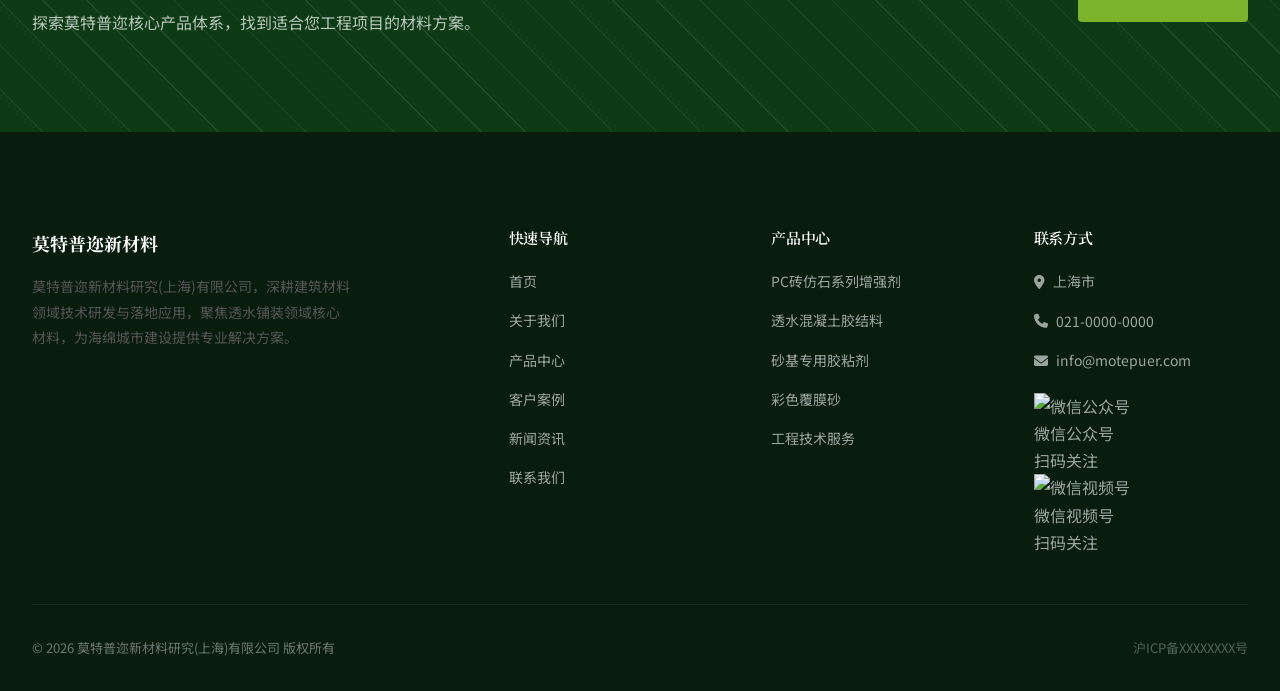
==== commit b94400db: "Add files via upload 新增客户案例及新闻资讯、二级标题、二维码" ====
--- a/about.html
+++ b/about.html
@@ -4,7 +4,7 @@
   <meta charset="UTF-8">
   <meta name="viewport" content="width=device-width, initial-scale=1.0">
   <title>关于我们 | 莫特普迩新材料研究(上海)有限公司</title>
-  <meta name="description" content="莫特普迩新材料研究(上海)有限公司，深耕建筑材料领域技术研发与落地应用，聚焦透水铺装领域核心材料。了解我们的发展历程、企业文化与核心竞争力。">
+  <meta name="description" content="莫特普迩新材料研究(上海)有限公司，深耕建筑材料领域技术研发与落地应用，聚焦透水铺装领域核心材料。了解我们的研发实力、企业文化与核心竞争力。">
 
   <!-- Fonts -->
   <link rel="preconnect" href="https://fonts.googleapis.com">
@@ -23,13 +23,50 @@
   <nav class="navbar">
     <div class="nav__inner">
       <a href="index.html" class="nav__logo">
-        <img src="assets/images/logo.jpg" alt="莫特普迩">
+        <img src="assets/images/logo.png" alt="莫特普迩" class="logo-default">
+        <img src="assets/images/logo-white.png" alt="莫特普迩" class="logo-white">
       </a>
       <ul class="nav__links">
         <li><a href="index.html" class="nav__link">首页</a></li>
-        <li><a href="about.html" class="nav__link">关于我们</a></li>
-        <li><a href="products.html" class="nav__link">产品服务</a></li>
-        <li><a href="contact.html" class="nav__link">联系我们</a></li>
+        <li class="nav__item">
+          <a href="about.html" class="nav__link">关于我们 <i class="fas fa-chevron-down nav__arrow"></i></a>
+          <ul class="nav__dropdown">
+            <li><a href="about.html#company-intro" class="nav__dropdown-link">企业简介</a></li>
+            <li><a href="about.html#company-culture" class="nav__dropdown-link">企业文化</a></li>
+            <li><a href="about.html#company-honors" class="nav__dropdown-link">荣誉资质</a></li>
+            <li><a href="about.html#company-rd" class="nav__dropdown-link">研发实力</a></li>
+          </ul>
+        </li>
+        <li class="nav__item">
+          <a href="products.html" class="nav__link">产品中心 <i class="fas fa-chevron-down nav__arrow"></i></a>
+          <ul class="nav__dropdown">
+            <li><a href="products.html#product-pc" class="nav__dropdown-link">PC砖仿石系列增强剂</a></li>
+            <li><a href="products.html#product-concrete" class="nav__dropdown-link">透水混凝土胶结料</a></li>
+            <li><a href="products.html#product-sand" class="nav__dropdown-link">砂基专用胶粘剂</a></li>
+            <li><a href="products.html#product-coated" class="nav__dropdown-link">彩色覆膜砂</a></li>
+          </ul>
+        </li>
+        <li class="nav__item">
+          <a href="cases.html" class="nav__link">客户案例 <i class="fas fa-chevron-down nav__arrow"></i></a>
+          <ul class="nav__dropdown">
+            <li><a href="cases.html" class="nav__dropdown-link">透水混凝土路面案例</a></li>
+          </ul>
+        </li>
+        <li class="nav__item">
+          <a href="news.html" class="nav__link">新闻资讯 <i class="fas fa-chevron-down nav__arrow"></i></a>
+          <ul class="nav__dropdown">
+            <li><a href="news.html#news-company" class="nav__dropdown-link">公司新闻</a></li>
+            <li><a href="news.html#news-encyclopedia" class="nav__dropdown-link">产品百科</a></li>
+          </ul>
+        </li>
+        <li class="nav__item">
+          <a href="contact.html" class="nav__link">联系我们 <i class="fas fa-chevron-down nav__arrow"></i></a>
+          <ul class="nav__dropdown">
+            <li><a href="contact.html#contact-info" class="nav__dropdown-link">公司信息</a></li>
+            <li><a href="contact.html#contact-sales" class="nav__dropdown-link">区域销售经理</a></li>
+            <li><a href="contact.html#contact-qr" class="nav__dropdown-link">关注我们</a></li>
+          </ul>
+        </li>
       </ul>
       <button class="nav__toggle" aria-label="菜单">
         <i class="fas fa-bars"></i>
@@ -55,8 +92,18 @@
     </div>
   </header>
 
-  <!-- ========== Company Intro ========== -->
-  <section class="section">
+  <!-- ========== Sub Navigation ========== -->
+  <div class="subnav">
+    <div class="subnav__inner">
+      <a href="#company-intro" class="subnav__link"><i class="fas fa-building"></i> 企业简介</a>
+      <a href="#company-culture" class="subnav__link"><i class="fas fa-heart"></i> 企业文化</a>
+      <a href="#company-honors" class="subnav__link"><i class="fas fa-award"></i> 荣誉资质</a>
+      <a href="#company-rd" class="subnav__link"><i class="fas fa-flask"></i> 研发实力</a>
+    </div>
+  </div>
+
+  <!-- ========== 企业简介 ========== -->
+  <section class="section" id="company-intro">
     <div class="container">
       <div class="split">
         <div class="split__text fade-up">
@@ -71,7 +118,7 @@
           <p style="margin-bottom: 2rem;">
             始终坚持以研发为核心竞争力，以客户需求为导向，以品质为立企之本，致力于成为中国透水铺装材料领域的技术引领者。
           </p>
-          <div style="display: flex; gap: 2rem; flex-wrap: wrap;">
+          <div style="display: flex; gap: 2rem; flex-wrap: wrap;" class="about-stats">
             <div>
               <div style="font-family: var(--font-display); font-size: 2.5rem; font-weight: 600; color: var(--color-accent); line-height: 1;">15+</div>
               <div style="font-size: 0.875rem; color: var(--color-text-light); margin-top: 0.5rem;">年行业深耕</div>
@@ -97,8 +144,8 @@
     </div>
   </section>
 
-  <!-- ========== Mission / Vision / Values ========== -->
-  <section class="section section--alt">
+  <!-- ========== 企业文化 ========== -->
+  <section class="section section--alt" id="company-culture">
     <div class="container">
       <div style="max-width: 600px; margin-bottom: 1rem;" class="fade-up">
         <div class="section-label">CULTURE & VALUES</div>
@@ -143,56 +190,109 @@
     </div>
   </section>
 
-  <!-- ========== Development Timeline ========== -->
-  <section class="section">
+  <!-- ========== 荣誉资质 ========== -->
+  <section class="section section--dark" id="company-honors">
     <div class="container">
       <div style="max-width: 600px; margin-bottom: 1rem;" class="fade-up">
-        <div class="section-label">OUR JOURNEY</div>
-        <h2 class="section-title">发展历程</h2>
-        <p class="section-desc">
-          从材料研发起步，到产品体系完善，再到全国落地应用，每一步都坚实前行。
+        <div class="section-label">HONORS & QUALIFICATIONS</div>
+        <h2 class="section-title" style="color: var(--color-white);">荣誉资质</h2>
+        <p class="section-desc" style="color: rgba(255,255,255,0.7);">
+          以技术实力与产品品质赢得行业认可，持续积累核心知识产权。
         </p>
       </div>
 
-      <div style="display: grid; grid-template-columns: 1fr 1fr; gap: 4rem; align-items: start;" class="fade-up">
-        <div class="timeline">
-          <div class="timeline__item">
-            <div class="timeline__dot"></div>
-            <div class="timeline__year">2010</div>
-            <h3 class="timeline__title">材料研发起步</h3>
-            <p class="timeline__desc">核心团队开始聚焦透水铺装材料基础研究，探索透水混凝土胶结材料配方体系。</p>
-          </div>
-          <div class="timeline__item">
-            <div class="timeline__dot"></div>
-            <div class="timeline__year">2014</div>
-            <h3 class="timeline__title">产品体系成型</h3>
-            <p class="timeline__desc">PC透水砖仿石增强剂、砂基专用胶等产品陆续研发成功，形成核心产品体系。</p>
-          </div>
-          <div class="timeline__item">
-            <div class="timeline__dot"></div>
-            <div class="timeline__year">2018</div>
-            <h3 class="timeline__title">公司正式成立</h3>
-            <p class="timeline__desc">莫特普迩新材料研究(上海)有限公司在上海正式注册成立，开启企业化运营。</p>
-          </div>
-        </div>
-        <div class="timeline">
-          <div class="timeline__item">
-            <div class="timeline__dot"></div>
-            <div class="timeline__year">2020</div>
-            <h3 class="timeline__title">覆膜砂技术突破</h3>
-            <p class="timeline__desc">自主研发的覆膜砂工艺取得技术突破，产品抗磨耗性能大幅提升，应用于多项重点工程。</p>
-          </div>
-          <div class="timeline__item">
-            <div class="timeline__dot"></div>
-            <div class="timeline__year">2023</div>
-            <h3 class="timeline__title">全国市场拓展</h3>
-            <p class="timeline__desc">产品落地应用覆盖全国50+城市，服务超过100个工程项目，建立完善的技术服务体系。</p>
-          </div>
-          <div class="timeline__item">
-            <div class="timeline__dot"></div>
-            <div class="timeline__year">2026</div>
-            <h3 class="timeline__title">持续创新前行</h3>
-            <p class="timeline__desc">加大研发投入，拓展产品应用场景，致力于成为透水铺装材料领域的技术引领者。</p>
+      <div class="honors-grid fade-up">
+        <div class="honor-card" style="background: rgba(255,255,255,0.05); border-color: rgba(255,255,255,0.1);">
+          <div class="honor-card__icon" style="background: rgba(123,179,45,0.15); color: var(--color-accent-light);">
+            <i class="fas fa-file-certificate"></i>
+          </div>
+          <h3 class="honor-card__title" style="color: var(--color-white);">国家级高新技术企业</h3>
+          <p class="honor-card__desc" style="color: rgba(255,255,255,0.6);">通过国家高新技术企业认定，持续创新能力获得权威认可。</p>
+        </div>
+        <div class="honor-card" style="background: rgba(255,255,255,0.05); border-color: rgba(255,255,255,0.1);">
+          <div class="honor-card__icon" style="background: rgba(123,179,45,0.15); color: var(--color-accent-light);">
+            <i class="fas fa-shield-check"></i>
+          </div>
+          <h3 class="honor-card__title" style="color: var(--color-white);">ISO 9001质量管理体系认证</h3>
+          <p class="honor-card__desc" style="color: rgba(255,255,255,0.6);">建立完善的质量管理体系，产品从研发到交付全程受控。</p>
+        </div>
+        <div class="honor-card" style="background: rgba(255,255,255,0.05); border-color: rgba(255,255,255,0.1);">
+          <div class="honor-card__icon" style="background: rgba(123,179,45,0.15); color: var(--color-accent-light);">
+            <i class="fas fa-patent"></i>
+          </div>
+          <h3 class="honor-card__title" style="color: var(--color-white);">20+项自主知识产权</h3>
+          <p class="honor-card__desc" style="color: rgba(255,255,255,0.6);">已取得多项发明专利、实用新型专利及配方技术著作权。</p>
+        </div>
+        <div class="honor-card" style="background: rgba(255,255,255,0.05); border-color: rgba(255,255,255,0.1);">
+          <div class="honor-card__icon" style="background: rgba(123,179,45,0.15); color: var(--color-accent-light);">
+            <i class="fas fa-flask-vial"></i>
+          </div>
+          <h3 class="honor-card__title" style="color: var(--color-white);">上海市科技型中小企业</h3>
+          <p class="honor-card__desc" style="color: rgba(255,255,255,0.6);">获评上海市科技型中小企业，彰显技术创新实力。</p>
+        </div>
+        <div class="honor-card" style="background: rgba(255,255,255,0.05); border-color: rgba(255,255,255,0.1);">
+          <div class="honor-card__icon" style="background: rgba(123,179,45,0.15); color: var(--color-accent-light);">
+            <i class="fas fa-leaf"></i>
+          </div>
+          <h3 class="honor-card__title" style="color: var(--color-white);">绿色建材产品认证</h3>
+          <p class="honor-card__desc" style="color: rgba(255,255,255,0.6);">产品通过绿色建材评价认证，助力海绵城市与生态建设。</p>
+        </div>
+        <div class="honor-card" style="background: rgba(255,255,255,0.05); border-color: rgba(255,255,255,0.1);">
+          <div class="honor-card__icon" style="background: rgba(123,179,45,0.15); color: var(--color-accent-light);">
+            <i class="fas fa-trophy"></i>
+          </div>
+          <h3 class="honor-card__title" style="color: var(--color-white);">行业优秀供应商</h3>
+          <p class="honor-card__desc" style="color: rgba(255,255,255,0.6);">多次荣获行业及客户颁发的优秀供应商与合作伙伴荣誉。</p>
+        </div>
+      </div>
+    </div>
+  </section>
+
+  <!-- ========== R&D Strength ========== -->
+  <section class="section" id="company-rd">
+    <div class="container">
+      <div class="split">
+        <div class="split__text fade-up">
+          <div class="section-label">R&D STRENGTH</div>
+          <h2 class="section-title">研发实力</h2>
+          <p style="margin-bottom: 1.25rem;">
+            公司注重技术开发和应用，研发团队均由同济大学建材方向的博士、硕士组成，是一支学术水平高、经验丰富的研究团队。
+          </p>
+          <p style="margin-bottom: 1.25rem;">
+            充分利用自身优势，建立自有实验室，具有完备的科研管理体系，以及先进的科研、生产及测试设备。
+          </p>
+          <p style="margin-bottom: 2rem;">
+            目前已先后取得多项具有自主知识产权的核心技术与科研成果，持续为产品创新与性能提升提供坚实的技术支撑。
+          </p>
+          <div class="rd-highlights">
+            <div class="rd-highlight">
+              <div class="rd-highlight__icon"><i class="fas fa-graduation-cap"></i></div>
+              <div>
+                <h4>顶尖学术背景</h4>
+                <p>同济大学建材方向博士、硕士组成的核心研发团队</p>
+              </div>
+            </div>
+            <div class="rd-highlight">
+              <div class="rd-highlight__icon"><i class="fas fa-flask"></i></div>
+              <div>
+                <h4>自有实验室</h4>
+                <p>配备先进的科研、生产及测试设备，具备完备的科研管理体系</p>
+              </div>
+            </div>
+            <div class="rd-highlight">
+              <div class="rd-highlight__icon"><i class="fas fa-certificate"></i></div>
+              <div>
+                <h4>自主知识产权</h4>
+                <p>多项核心技术与科研成果，构筑持续创新竞争力</p>
+              </div>
+            </div>
+          </div>
+        </div>
+        <div class="split__image fade-up">
+          <img src="https://images.unsplash.com/photo-1581093588401-fbb62a02f120?w=800&q=80" alt="研发实验室">
+          <div class="split__image-badge">
+            <i class="fas fa-microscope"></i>
+            <span class="split__image-badge-text">技术驱动 · 创新引领</span>
           </div>
         </div>
       </div>
@@ -269,17 +369,19 @@
           <ul class="footer__links">
             <li><a href="index.html">首页</a></li>
             <li><a href="about.html">关于我们</a></li>
-            <li><a href="products.html">产品服务</a></li>
+            <li><a href="products.html">产品中心</a></li>
+            <li><a href="cases.html">客户案例</a></li>
+            <li><a href="news.html">新闻资讯</a></li>
             <li><a href="contact.html">联系我们</a></li>
           </ul>
         </div>
         <div>
           <h4 class="footer__col-title">产品中心</h4>
           <ul class="footer__links">
-            <li><a href="products.html">PC透水砖仿石增强剂</a></li>
+            <li><a href="products.html">PC砖仿石系列增强剂</a></li>
             <li><a href="products.html">透水混凝土胶结料</a></li>
-            <li><a href="products.html">砂基专用胶</a></li>
-            <li><a href="products.html">覆膜砂</a></li>
+            <li><a href="products.html">砂基专用胶粘剂</a></li>
+            <li><a href="products.html">彩色覆膜砂</a></li>
             <li><a href="products.html">工程技术服务</a></li>
           </ul>
         </div>
@@ -290,6 +392,21 @@
             <li><a href="tel:021-00000000"><i class="fas fa-phone"></i> 021-0000-0000</a></li>
             <li><a href="mailto:info@motepuer.com"><i class="fas fa-envelope"></i> info@motepuer.com</a></li>
           </ul>
+          <!-- 微信公众号二维码 -->
+          <div class="footer__qr" style="margin-top: 1.25rem;">
+            <div class="footer__qr-item">
+              <div class="footer__qr-image">
+                <img src="assets/images/qrcode-wechat.svg" alt="微信公众号">
+              </div>
+              <span class="footer__qr-text">微信公众号<br>扫码关注</span>
+            </div>
+            <div class="footer__qr-item">
+              <div class="footer__qr-image">
+                <img src="assets/images/qrcode-channel.svg" alt="微信视频号">
+              </div>
+              <span class="footer__qr-text">微信视频号<br>扫码关注</span>
+            </div>
+          </div>
         </div>
       </div>
       <div class="footer__bottom">
--- a/css/style.css
+++ b/css/style.css
@@ -181,7 +181,7 @@
 }
 
 .navbar.scrolled {
-  background: rgba(26, 39, 53, 0.95);
+  background: rgba(13, 59, 22, 0.95);
   border-bottom-color: transparent;
 }
 
@@ -1116,55 +1116,94 @@
 .fade-up:nth-child(4) { transition-delay: 0.3s; }
 
 /* ========== Responsive ========== */
+
+/* ---- Large tablet / small desktop (<=1024px) ---- */
+@media (max-width: 1024px) {
+  :root {
+    --spacing-2xl: 6rem;
+    --spacing-xl: 4.5rem;
+  }
+
+  .nav__links {
+    gap: 1.75rem;
+  }
+
+  .split {
+    gap: 3rem;
+  }
+
+  .contact-grid {
+    gap: 3rem;
+  }
+
+  .features {
+    gap: 1.5rem;
+  }
+
+  .feature-card {
+    padding: 2rem 1.5rem;
+  }
+
+  .product-detail {
+    gap: 3rem;
+  }
+}
+
+/* ---- Tablet (<=968px) ---- */
 @media (max-width: 968px) {
-  .split {
-    grid-template-columns: 1fr;
-    gap: 2.5rem;
-  }
-
-  .split--reverse .split__text {
-    order: 0;
-  }
-
-  .contact-grid {
-    grid-template-columns: 1fr;
-    gap: 2.5rem;
-  }
-
-  .footer__top {
-    grid-template-columns: 1fr 1fr;
-    gap: 2rem;
-  }
-
-  .cta__content {
-    flex-direction: column;
-    text-align: center;
-  }
-}
-
-@media (max-width: 768px) {
+  :root {
+    --spacing-2xl: 5rem;
+  }
+
+  /* Mobile nav */
+  .nav__toggle {
+    display: block;
+  }
+
   .nav__links {
     display: none;
     position: absolute;
-    top: 72px;
+    top: 100%;
     left: 0;
     right: 0;
     background: var(--color-primary);
     flex-direction: column;
     padding: 1.5rem 2rem;
-    gap: 1.25rem;
-    border-bottom: 1px solid rgba(123, 179, 45, 0.1);
+    gap: 0;
+    border-bottom: 1px solid rgba(123, 179, 45, 0.15);
+    box-shadow: 0 10px 30px rgba(0, 0, 0, 0.15);
   }
 
   .nav__links.open {
     display: flex;
   }
 
+  .nav__links li {
+    width: 100%;
+  }
+
   .nav__links .nav__link {
     color: var(--color-white);
-  }
-
-  .navbar.scrolled .nav__toggle,
+    display: block;
+    padding: 0.875rem 0;
+    font-size: 1rem;
+    border-bottom: 1px solid rgba(255, 255, 255, 0.06);
+  }
+
+  .nav__links .nav__link:last-child {
+    border-bottom: none;
+  }
+
+  .nav__links .nav__link::after {
+    display: none;
+  }
+
+  .nav__links .nav__link:hover,
+  .nav__links .nav__link.active {
+    color: var(--color-accent-light);
+    padding-left: 0.5rem;
+  }
+
   .nav__toggle {
     color: var(--color-primary);
   }
@@ -1173,13 +1212,138 @@
     color: var(--color-white);
   }
 
-  .nav__toggle {
-    display: block;
-  }
-
+  .navbar.scrolled .nav__logo {
+    color: var(--color-white);
+  }
+
+  /* Split layout stacks */
+  .split {
+    grid-template-columns: 1fr;
+    gap: 2.5rem;
+  }
+
+  .split--reverse .split__text {
+    order: 0;
+  }
+
+  /* Contact grid stacks */
+  .contact-grid {
+    grid-template-columns: 1fr;
+    gap: 2.5rem;
+  }
+
+  /* CTA */
+  .cta__content {
+    flex-direction: column;
+    text-align: center;
+    gap: 1.5rem;
+  }
+
+  /* Product detail stacks */
+  .product-detail {
+    grid-template-columns: 1fr;
+    gap: 2.5rem;
+    margin-bottom: 4rem;
+  }
+
+  .product-detail--reverse .product-detail__text {
+    order: 0;
+  }
+
+  /* About page inline timeline grid fix */
+  .about-timeline-grid {
+    grid-template-columns: 1fr !important;
+    gap: 0 !important;
+  }
+
+  /* About page inline stats flex fix */
+  .about-stats {
+    flex-wrap: wrap !important;
+    gap: 1.5rem !important;
+  }
+
+  .about-stats > div {
+    flex: 0 0 calc(33.333% - 1rem);
+  }
+
+  /* Footer */
+  .footer__top {
+    grid-template-columns: 1fr 1fr;
+    gap: 2.5rem 2rem;
+  }
+
+  .footer__brand {
+    grid-column: 1 / -1;
+  }
+
+  /* Contact quick cards wrap */
+  .contact-quick-cards {
+    flex-wrap: wrap !important;
+  }
+}
+
+/* ---- Mobile (<=768px) ---- */
+@media (max-width: 768px) {
+  :root {
+    --spacing-2xl: 4rem;
+    --spacing-xl: 3rem;
+    --spacing-lg: 2.5rem;
+  }
+
+  /* Containers */
+  .container {
+    padding: 0 1.25rem;
+  }
+
+  .nav__inner {
+    padding: 0 1.25rem;
+    height: 64px;
+  }
+
+  .hero {
+    padding-top: 64px;
+    min-height: 100svh;
+  }
+
+  .hero__content {
+    padding: 0 1.25rem;
+  }
+
+  .hero__label {
+    font-size: 0.875rem;
+    letter-spacing: 0.2em;
+    gap: 0.75rem;
+  }
+
+  .hero__label::before {
+    width: 2rem;
+  }
+
+  .hero__desc {
+    font-size: 1rem;
+    margin-bottom: 2rem;
+  }
+
+  .hero__actions {
+    gap: 0.75rem;
+  }
+
+  .hero__actions .btn {
+    flex: 1;
+    justify-content: center;
+    min-height: 48px;
+  }
+
+  .hero__scroll {
+    display: none;
+  }
+
+  /* Hero stats → single column */
   .hero__stats {
     grid-template-columns: 1fr;
-    gap: 1.5rem;
+    gap: 1.25rem;
+    margin-top: 2.5rem;
+    padding-top: 2rem;
   }
 
   .hero__stat {
@@ -1187,28 +1351,235 @@
     border: none !important;
   }
 
+  .hero__stat-num {
+    font-size: 2rem;
+  }
+
+  /* Page header */
+  .page-header {
+    padding: calc(64px + 2.5rem) 0 2.5rem;
+  }
+
+  /* Sections */
+  .section {
+    padding: var(--spacing-2xl) 0;
+  }
+
+  .section--tight {
+    padding: var(--spacing-xl) 0;
+  }
+
+  /* Feature cards → single column on small phones */
+  .features {
+    grid-template-columns: 1fr;
+    gap: 1rem;
+  }
+
+  .feature-card {
+    padding: 1.75rem 1.5rem;
+  }
+
+  /* Products grid → single column */
+  .products-grid {
+    grid-template-columns: 1fr;
+    gap: 1.25rem;
+  }
+
+  .product-card__body {
+    padding: 1.5rem;
+  }
+
+  /* Values grid → single column */
+  .values-grid {
+    grid-template-columns: 1fr;
+    gap: 1rem;
+  }
+
+  .value-item {
+    padding: 1.75rem 1.5rem;
+  }
+
+  /* Product detail specs */
+  .product-detail__specs {
+    grid-template-columns: 1fr;
+  }
+
+  .product-detail__title {
+    font-size: 1.5rem;
+  }
+
+  /* Form row → single column */
   .form-row {
     grid-template-columns: 1fr;
-  }
-
+    gap: 1rem;
+  }
+
+  .contact-form {
+    padding: 1.75rem 1.5rem;
+  }
+
+  .form-input,
+  .form-textarea,
+  .form-select {
+    padding: 0.875rem 1rem;
+    font-size: 1rem;
+    min-height: 48px;
+  }
+
+  /* Contact info */
+  .contact-info {
+    gap: 1.5rem;
+  }
+
+  .contact-quick-cards {
+    flex-direction: column !important;
+    gap: 0.75rem !important;
+  }
+
+  .contact-quick-cards > a {
+    flex-direction: row !important;
+    justify-content: center;
+    padding: 1rem 1.5rem !important;
+  }
+
+  /* About page stats */
+  .about-stats {
+    flex-direction: column !important;
+    gap: 1.5rem !important;
+  }
+
+  .about-stats > div > div:first-child {
+    font-size: 2rem !important;
+  }
+
+  /* Timeline */
+  .timeline {
+    padding-left: 1.5rem;
+  }
+
+  .timeline__dot {
+    left: -1.9375rem;
+  }
+
+  /* Footer → single column */
   .footer__top {
     grid-template-columns: 1fr;
+    gap: 2rem;
   }
 
   .footer__bottom {
     flex-direction: column;
     text-align: center;
-  }
-
-  .section {
-    padding: var(--spacing-xl) 0;
+    gap: 0.75rem;
+  }
+
+  /* Service steps */
+  .service-steps {
+    grid-template-columns: 1fr 1fr;
+    gap: 1.5rem;
+  }
+
+  /* CTA button full width on mobile */
+  .cta .btn {
+    width: 100%;
+    justify-content: center;
+  }
+
+  /* Nav logo smaller on mobile */
+  .nav__logo img {
+    height: 32px;
+  }
+
+  /* Buttons: larger touch targets */
+  .btn {
+    min-height: 48px;
+    padding: 0.75rem 1.5rem;
+  }
+
+  .btn--lg {
+    min-height: 52px;
+    padding: 0.875rem 2rem;
+  }
+}
+
+/* ---- Small phones (<=480px) ---- */
+@media (max-width: 480px) {
+  :root {
+    --spacing-2xl: 3rem;
   }
 
   .container {
-    padding: 0 1.25rem;
+    padding: 0 1rem;
+  }
+
+  .nav__inner {
+    padding: 0 1rem;
   }
 
   .hero__content {
-    padding: 0 1.25rem;
-  }
-}
+    padding: 0 1rem;
+  }
+
+  .hero__title {
+    font-size: 1.75rem;
+  }
+
+  .hero__desc {
+    font-size: 0.9375rem;
+  }
+
+  .hero__actions {
+    flex-direction: column;
+  }
+
+  .hero__actions .btn {
+    width: 100%;
+  }
+
+  .hero__stat-num {
+    font-size: 1.75rem;
+  }
+
+  .section-title {
+    font-size: 1.5rem;
+  }
+
+  .feature-card {
+    padding: 1.5rem 1.25rem;
+  }
+
+  .product-card__body {
+    padding: 1.25rem;
+  }
+
+  .contact-form {
+    padding: 1.5rem 1.25rem;
+  }
+
+  .service-steps {
+    grid-template-columns: 1fr;
+  }
+
+  .contact-info__icon {
+    width: 40px;
+    height: 40px;
+    font-size: 1rem;
+  }
+
+  .nav__logo img {
+    height: 28px;
+  }
+
+  .footer__about {
+    font-size: 0.8125rem;
+  }
+}
+
+/* ---- Landscape phone optimization ---- */
+@media (max-width: 768px) and (orientation: landscape) {
+  .hero {
+    min-height: 100svh;
+    padding-top: 64px;
+    padding-bottom: 2rem;
+  }
+}
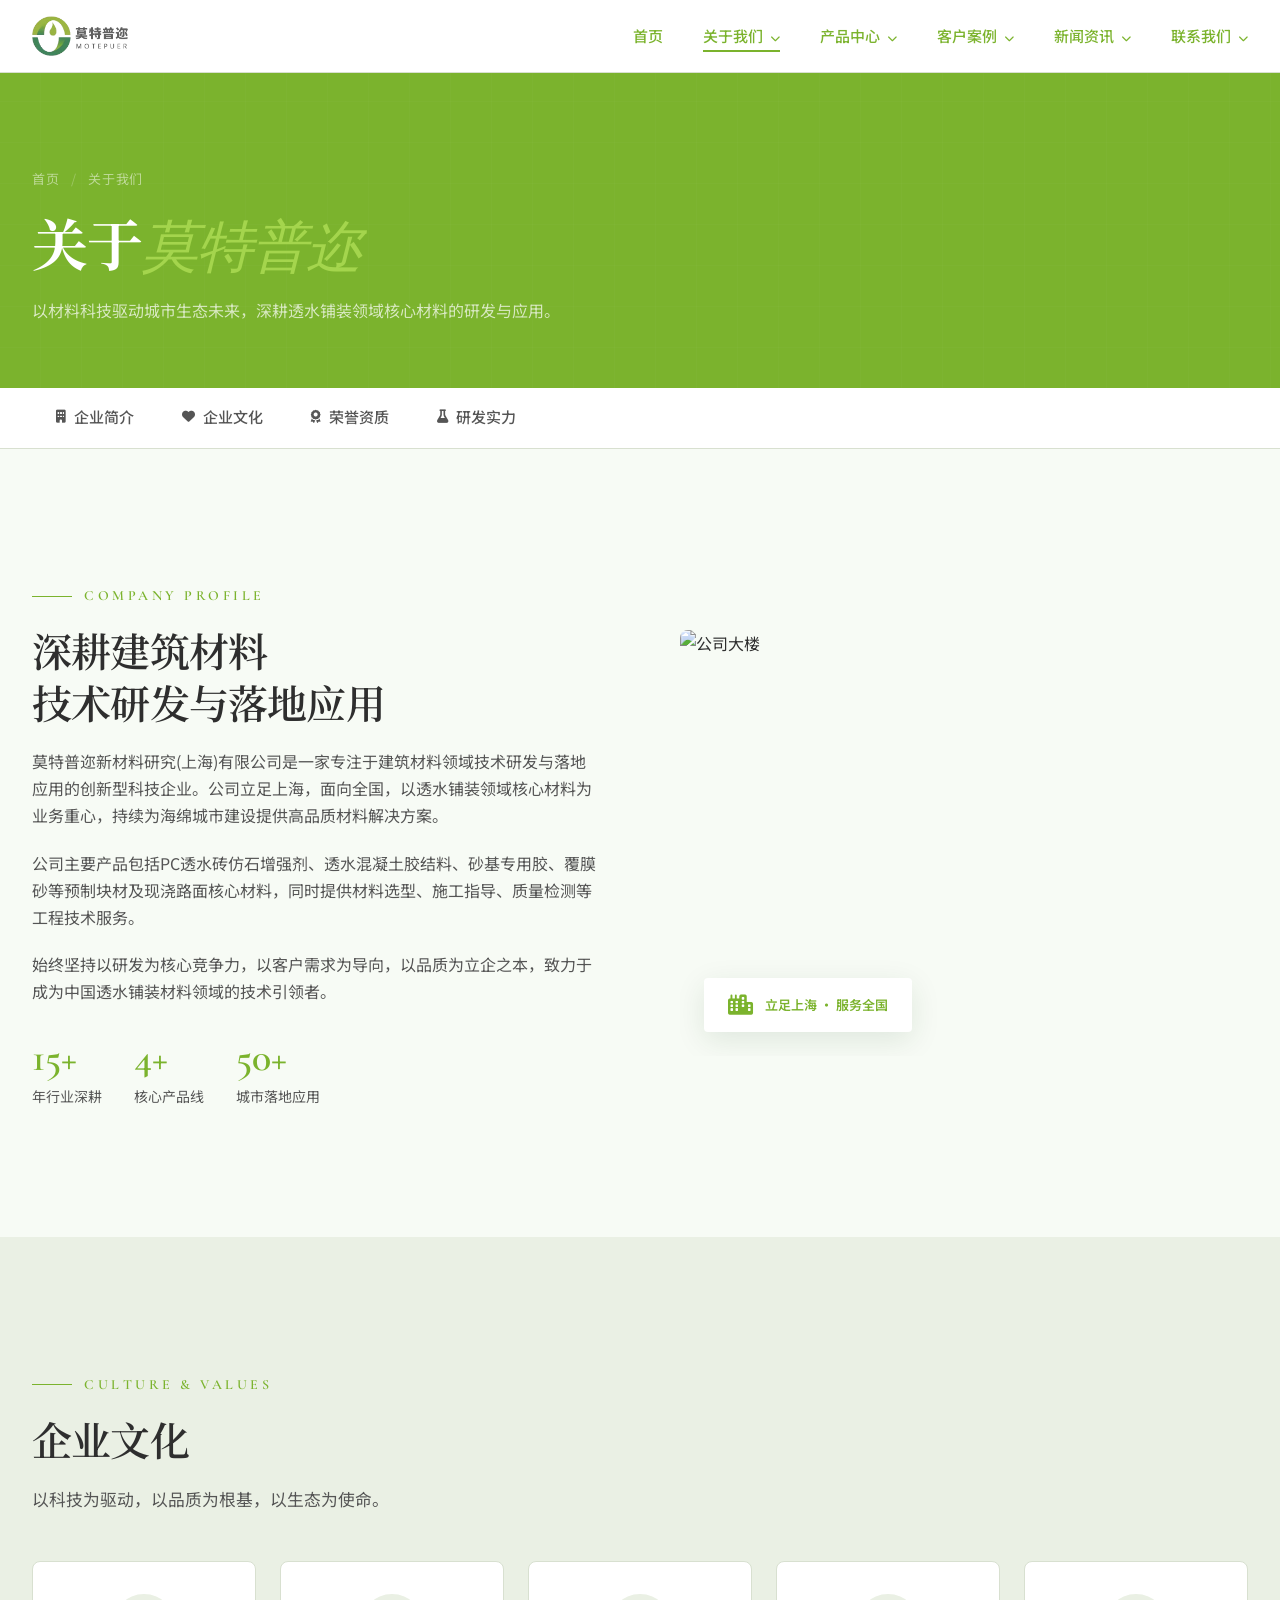
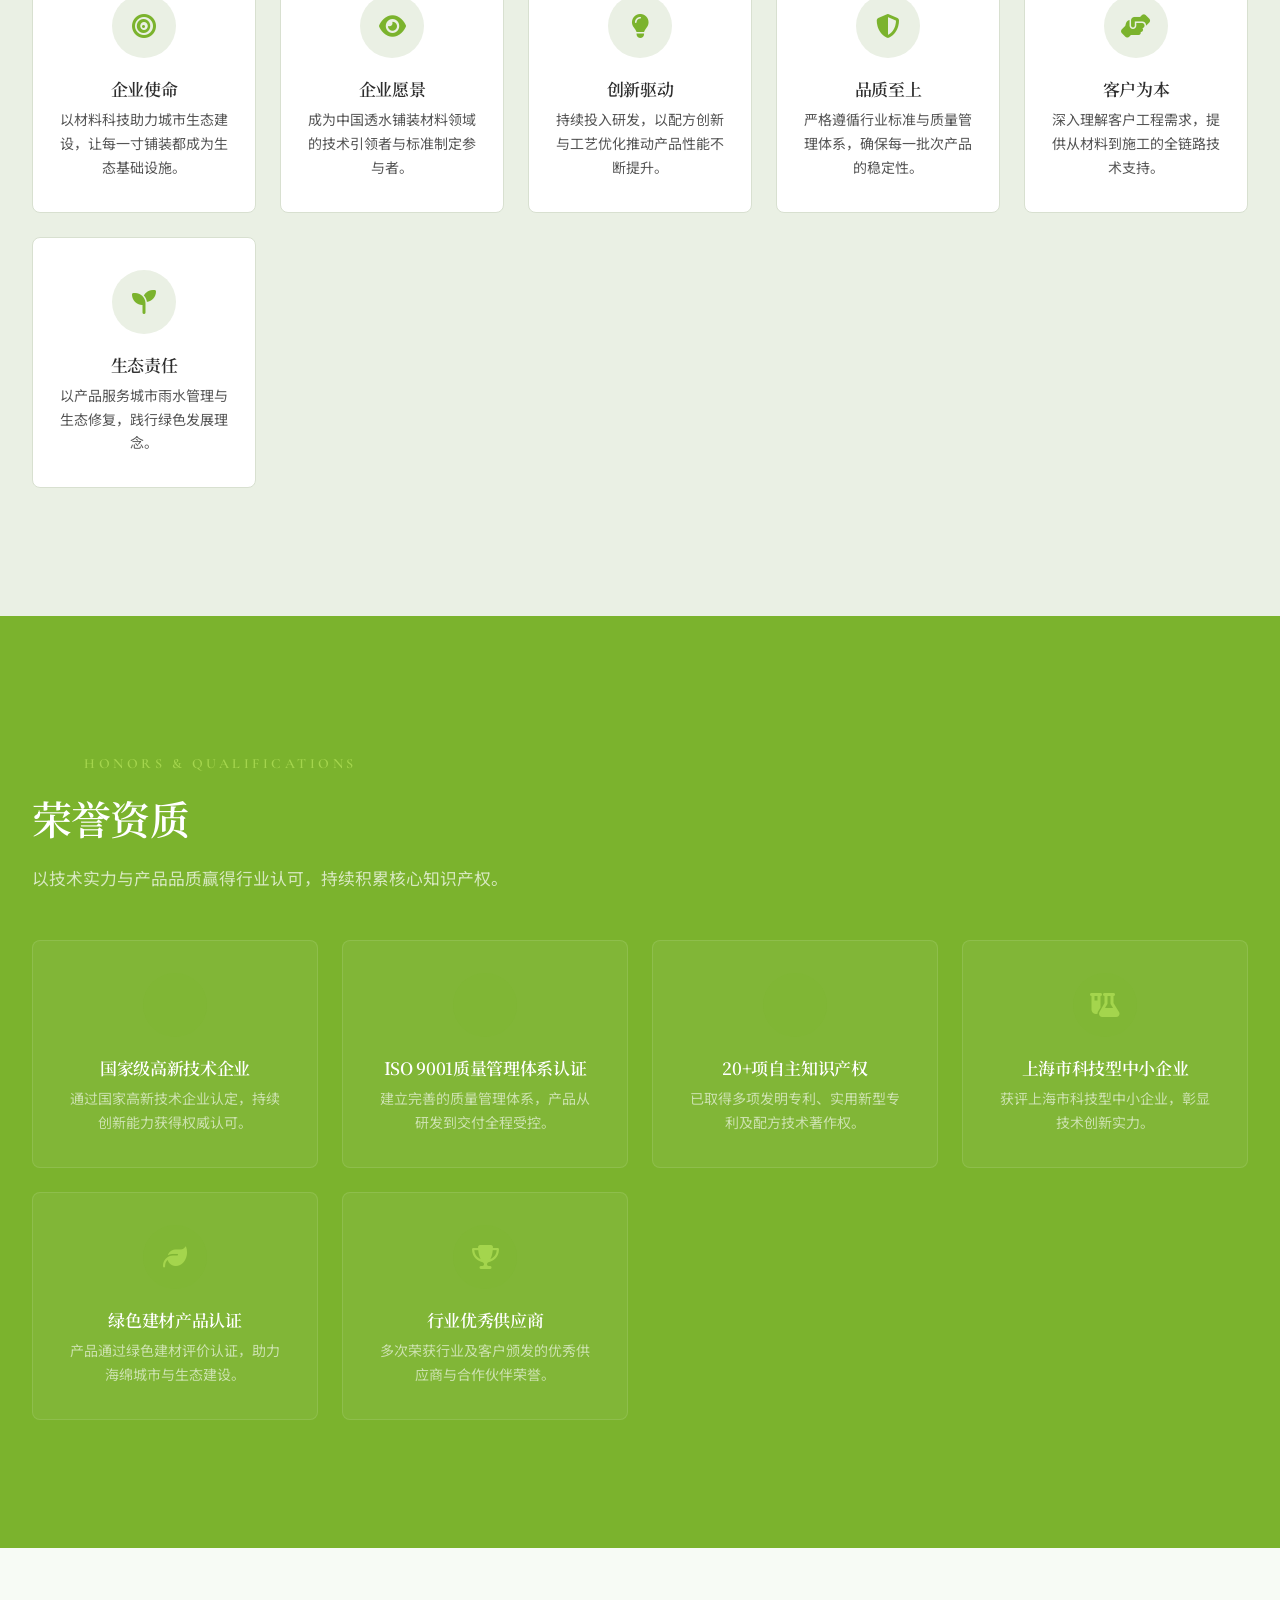
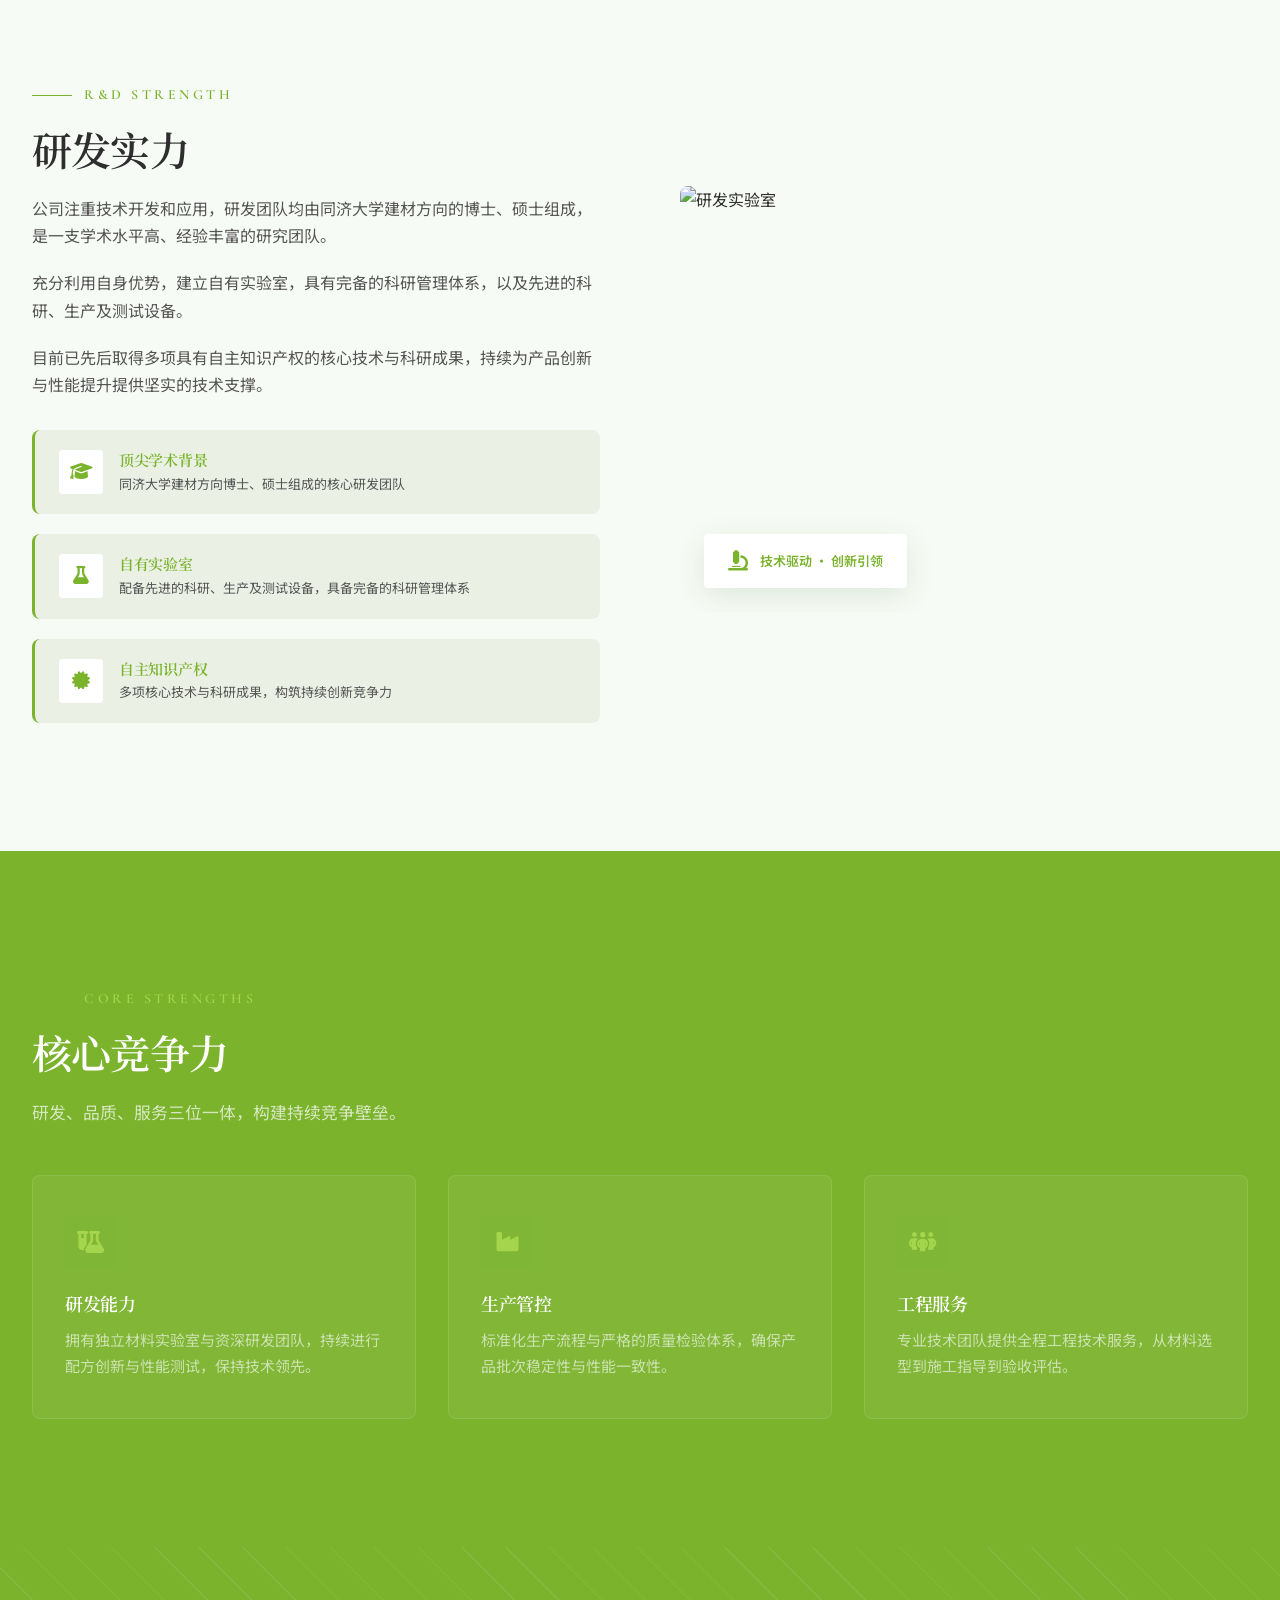
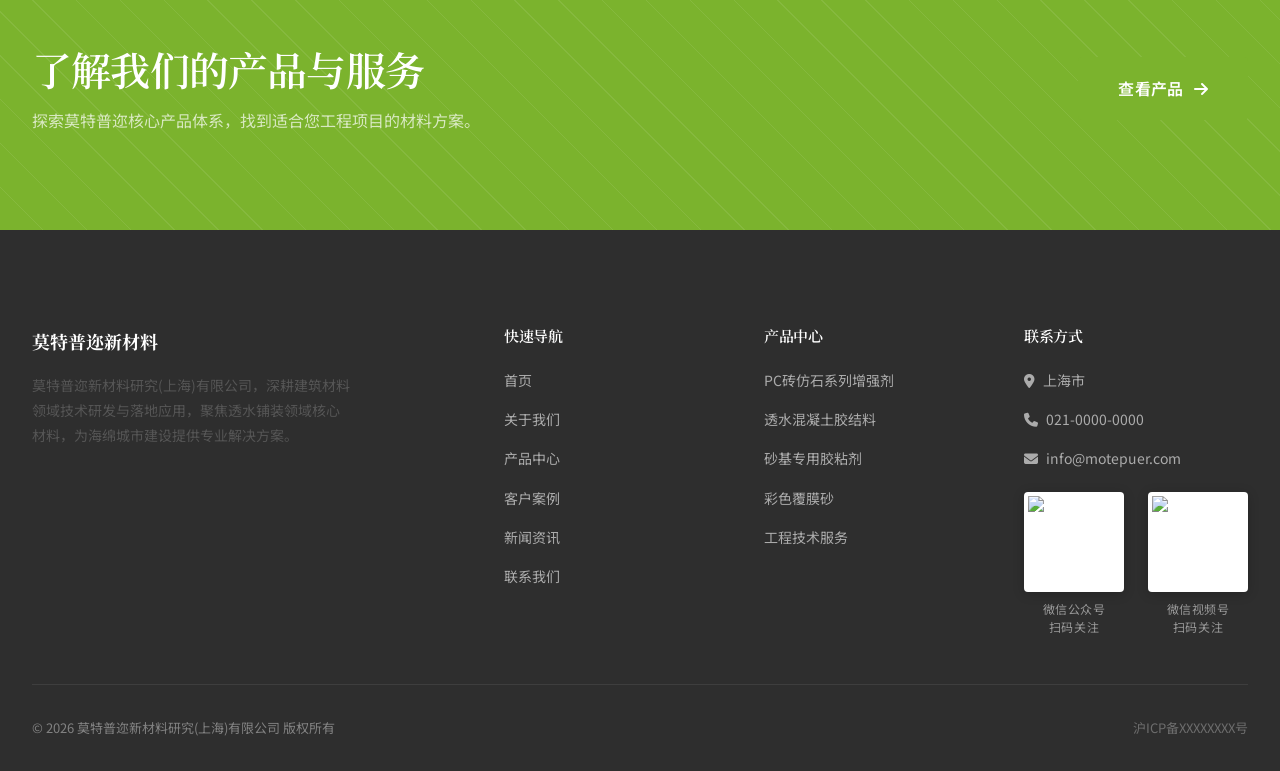
==== commit a0a7e33d: "Add files via upload 版面优化" ====
--- a/about.html
+++ b/about.html
@@ -41,6 +41,7 @@
           <a href="products.html" class="nav__link">产品中心 <i class="fas fa-chevron-down nav__arrow"></i></a>
           <ul class="nav__dropdown">
             <li><a href="products.html#product-pc" class="nav__dropdown-link">PC砖仿石系列增强剂</a></li>
+            <li><a href="products.html#product-base" class="nav__dropdown-link">透水砖基层增强剂</a></li>
             <li><a href="products.html#product-concrete" class="nav__dropdown-link">透水混凝土胶结料</a></li>
             <li><a href="products.html#product-sand" class="nav__dropdown-link">砂基专用胶粘剂</a></li>
             <li><a href="products.html#product-coated" class="nav__dropdown-link">彩色覆膜砂</a></li>
--- a/css/style.css
+++ b/css/style.css
@@ -5,8 +5,8 @@
 
 /* ========== CSS Variables ========== */
 :root {
-  --color-primary: #0D3B16;
-  --color-secondary: #1B5E20;
+  --color-primary: #7BB32D;
+  --color-secondary: #247c2b;
   --color-accent: #7BB32D;
   --color-accent-light: #A4D54D;
   --color-bg: #F7FBF5;
@@ -162,6 +162,24 @@
   color: var(--color-accent-light);
 }
 
+.section--category {
+  background: var(--color-primary);
+  color: var(--color-white);
+  padding: 3rem 0 2rem;
+}
+
+.section--category .section-label {
+  color: var(--color-accent-light);
+}
+
+.section--category .section-title {
+  color: var(--color-white);
+}
+
+.section--category .section-desc {
+  color: rgba(255, 255, 255, 0.75);
+}
+
 .section--alt {
   background: var(--color-bg-alt);
 }
@@ -173,7 +191,7 @@
   left: 0;
   right: 0;
   z-index: 1000;
-  background: rgba(247, 251, 245, 0.85);
+  background: var(--color-white);
   backdrop-filter: blur(20px);
   -webkit-backdrop-filter: blur(20px);
   border-bottom: 1px solid var(--color-border);
@@ -181,7 +199,7 @@
 }
 
 .navbar.scrolled {
-  background: rgba(13, 59, 22, 0.95);
+  background: #7bb32d;
   border-bottom-color: transparent;
 }
 
@@ -192,6 +210,18 @@
 
 .navbar.scrolled .nav__link:hover {
   color: var(--color-accent-light);
+}
+
+.nav__logo .logo-white {
+  display: none;
+}
+
+.navbar.scrolled .nav__logo .logo-default {
+  display: none;
+}
+
+.navbar.scrolled .nav__logo .logo-white {
+  display: block;
 }
 
 .nav__inner {
@@ -294,6 +324,103 @@
   color: var(--color-primary);
 }
 
+/* ========== Nav Dropdown ========== */
+.nav__item {
+  position: relative;
+}
+
+.nav__arrow {
+  font-size: 0.625rem;
+  margin-left: 0.25rem;
+  transition: transform var(--transition);
+  vertical-align: middle;
+}
+
+.nav__item:hover .nav__arrow {
+  transform: rotate(180deg);
+}
+
+.nav__dropdown {
+  position: absolute;
+  top: 100%;
+  left: 50%;
+  transform: translateX(-50%) translateY(8px);
+  background: var(--color-white);
+  border: 1px solid var(--color-border);
+  border-radius: var(--radius-md);
+  min-width: 200px;
+  padding: 0.625rem 0;
+  box-shadow: 0 12px 40px rgba(13, 59, 22, 0.12);
+  opacity: 0;
+  visibility: hidden;
+  transition: opacity 0.25s ease, visibility 0.25s ease, transform 0.25s ease;
+  z-index: 100;
+}
+
+.nav__item:hover .nav__dropdown {
+  opacity: 1;
+  visibility: visible;
+  transform: translateX(-50%) translateY(0);
+}
+
+.nav__dropdown::before {
+  content: "";
+  position: absolute;
+  top: -6px;
+  left: 50%;
+  transform: translateX(-50%);
+  width: 0;
+  height: 0;
+  border-left: 6px solid transparent;
+  border-right: 6px solid transparent;
+  border-bottom: 6px solid var(--color-white);
+}
+
+.nav__dropdown-link {
+  display: block;
+  padding: 0.625rem 1.5rem;
+  font-size: 0.875rem;
+  font-weight: 400;
+  color: var(--color-text);
+  transition: all 0.2s ease;
+  white-space: nowrap;
+}
+
+.nav__dropdown-link:hover {
+  background: var(--color-bg);
+  color: var(--color-accent);
+  padding-left: 1.75rem;
+}
+
+.nav__dropdown-link.active {
+  color: var(--color-accent);
+  font-weight: 500;
+}
+
+.nav__item--active > .nav__link {
+  color: var(--color-accent);
+}
+
+/* Navbar scrolled dropdown */
+.navbar.scrolled .nav__dropdown {
+  background: var(--color-white);
+  border-color: var(--color-border);
+  box-shadow: 0 12px 40px rgba(13, 59, 22, 0.15);
+}
+
+.navbar.scrolled .nav__dropdown::before {
+  border-bottom-color: var(--color-white);
+}
+
+.navbar.scrolled .nav__dropdown-link {
+  color: var(--color-text);
+}
+
+.navbar.scrolled .nav__dropdown-link:hover {
+  background: rgba(13, 59, 22, 0.06);
+  color: var(--color-accent);
+}
+
 /* ========== Buttons ========== */
 .btn {
   display: inline-flex;
@@ -354,7 +481,7 @@
   min-height: 100vh;
   display: flex;
   align-items: center;
-  background: var(--color-primary);
+  background: url('../assets/images/banner01.jpg') center/cover;
   overflow: hidden;
   padding-top: 72px;
 }
@@ -362,9 +489,7 @@
 .hero__bg {
   position: absolute;
   inset: 0;
-  background:
-    linear-gradient(135deg, rgba(13, 59, 22, 0.92) 0%, rgba(27, 94, 32, 0.85) 100%),
-    url('https://images.unsplash.com/photo-1541888946425-d81bb19240c5?w=1920&q=80') center/cover;
+  background: rgba(0, 0, 0, 0.4);
 }
 
 .hero__pattern {
@@ -552,6 +677,292 @@
 .page-header__desc {
   color: rgba(255, 255, 255, 0.7);
   max-width: 580px;
+}
+
+/* ========== Sub Navigation ========== */
+.subnav {
+  position: sticky;
+  top: 72px;
+  z-index: 900;
+  background: var(--color-white);
+  border-bottom: 1px solid var(--color-border);
+  transition: var(--transition);
+}
+
+.subnav__inner {
+  max-width: var(--max-width);
+  margin: 0 auto;
+  padding: 0 2rem;
+  display: flex;
+  align-items: center;
+  gap: 0;
+  overflow-x: auto;
+  -webkit-overflow-scrolling: touch;
+  scrollbar-width: none;
+}
+
+.subnav__inner::-webkit-scrollbar {
+  display: none;
+}
+
+.subnav__link {
+  display: inline-flex;
+  align-items: center;
+  padding: 1rem 1.5rem;
+  font-size: 0.9375rem;
+  font-weight: 500;
+  color: var(--color-text-light);
+  border-bottom: 2px solid transparent;
+  white-space: nowrap;
+  transition: var(--transition);
+  position: relative;
+  cursor: pointer;
+}
+
+.subnav__link:hover {
+  color: var(--color-accent);
+}
+
+.subnav__link.active {
+  color: var(--color-accent);
+  border-bottom-color: var(--color-accent);
+  font-weight: 600;
+}
+
+.subnav__link i {
+  margin-right: 0.5rem;
+  font-size: 0.8125rem;
+}
+
+/* ========== Honors Grid ========== */
+.honors-grid {
+  display: grid;
+  grid-template-columns: repeat(auto-fill, minmax(280px, 1fr));
+  gap: 1.5rem;
+  margin-top: 3rem;
+}
+
+.honor-card {
+  background: var(--color-white);
+  border-radius: var(--radius-md);
+  border: 1px solid var(--color-border);
+  padding: 2rem;
+  text-align: center;
+  transition: var(--transition);
+}
+
+.honor-card:hover {
+  transform: translateY(-4px);
+  box-shadow: var(--shadow-md);
+  border-color: transparent;
+}
+
+.honor-card__icon {
+  width: 64px;
+  height: 64px;
+  margin: 0 auto 1.25rem;
+  display: flex;
+  align-items: center;
+  justify-content: center;
+  background: var(--color-bg-alt);
+  border-radius: 50%;
+  color: var(--color-accent);
+  font-size: 1.5rem;
+  transition: var(--transition);
+}
+
+.honor-card:hover .honor-card__icon {
+  background: var(--color-accent);
+  color: var(--color-white);
+}
+
+.honor-card__title {
+  font-size: 1.0625rem;
+  margin-bottom: 0.5rem;
+}
+
+.honor-card__desc {
+  font-size: 0.875rem;
+  color: var(--color-text-muted);
+}
+
+/* ========== News Cards ========== */
+.news-grid {
+  display: grid;
+  grid-template-columns: repeat(auto-fill, minmax(340px, 1fr));
+  gap: 1.5rem;
+  margin-top: 2rem;
+}
+
+.news-card {
+  background: var(--color-white);
+  border-radius: var(--radius-md);
+  overflow: hidden;
+  border: 1px solid var(--color-border);
+  transition: var(--transition);
+  display: flex;
+  flex-direction: column;
+}
+
+.news-card:hover {
+  transform: translateY(-6px);
+  box-shadow: var(--shadow-lg);
+  border-color: transparent;
+}
+
+.news-card__image {
+  position: relative;
+  aspect-ratio: 16/9;
+  overflow: hidden;
+  background: var(--color-bg-alt);
+}
+
+.news-card__image img {
+  width: 100%;
+  height: 100%;
+  object-fit: cover;
+  transition: transform 0.5s ease;
+}
+
+.news-card:hover .news-card__image img {
+  transform: scale(1.08);
+}
+
+.news-card__badge {
+  position: absolute;
+  top: 1rem;
+  left: 1rem;
+  background: var(--color-accent);
+  color: var(--color-white);
+  padding: 0.3rem 0.75rem;
+  border-radius: var(--radius-sm);
+  font-size: 0.75rem;
+  font-weight: 600;
+  letter-spacing: 0.03em;
+}
+
+.news-card__body {
+  padding: 1.5rem;
+  flex: 1;
+  display: flex;
+  flex-direction: column;
+}
+
+.news-card__date {
+  font-size: 0.75rem;
+  color: var(--color-text-muted);
+  display: flex;
+  align-items: center;
+  gap: 0.375rem;
+  margin-bottom: 0.75rem;
+}
+
+.news-card__date i {
+  color: var(--color-accent);
+}
+
+.news-card__title {
+  font-size: 1.0625rem;
+  font-weight: 600;
+  margin-bottom: 0.625rem;
+  line-height: 1.5;
+  color: var(--color-primary);
+}
+
+.news-card__excerpt {
+  font-size: 0.875rem;
+  color: var(--color-text-light);
+  line-height: 1.7;
+  flex: 1;
+  margin-bottom: 1rem;
+}
+
+.news-card__more {
+  font-size: 0.8125rem;
+  font-weight: 600;
+  color: var(--color-accent);
+  display: inline-flex;
+  align-items: center;
+  gap: 0.375rem;
+  align-self: flex-start;
+  transition: var(--transition);
+}
+
+.news-card:hover .news-card__more {
+  gap: 0.625rem;
+}
+
+/* ========== Encyclopedia Cards ========== */
+.encyclopedia-list {
+  display: flex;
+  flex-direction: column;
+  gap: 1rem;
+  margin-top: 2rem;
+}
+
+.encyclopedia-item {
+  display: flex;
+  align-items: center;
+  gap: 1.5rem;
+  background: var(--color-white);
+  border: 1px solid var(--color-border);
+  border-radius: var(--radius-md);
+  padding: 1.5rem;
+  transition: var(--transition);
+}
+
+.encyclopedia-item:hover {
+  border-color: var(--color-accent);
+  box-shadow: var(--shadow-sm);
+  transform: translateX(4px);
+}
+
+.encyclopedia-item__icon {
+  width: 56px;
+  height: 56px;
+  display: flex;
+  align-items: center;
+  justify-content: center;
+  background: var(--color-bg-alt);
+  border-radius: var(--radius-md);
+  color: var(--color-accent);
+  font-size: 1.25rem;
+  flex-shrink: 0;
+  transition: var(--transition);
+}
+
+.encyclopedia-item:hover .encyclopedia-item__icon {
+  background: var(--color-accent);
+  color: var(--color-white);
+}
+
+.encyclopedia-item__content {
+  flex: 1;
+  min-width: 0;
+}
+
+.encyclopedia-item__title {
+  font-size: 1rem;
+  font-weight: 600;
+  color: var(--color-primary);
+  margin-bottom: 0.375rem;
+}
+
+.encyclopedia-item__desc {
+  font-size: 0.875rem;
+  color: var(--color-text-light);
+  line-height: 1.6;
+}
+
+.encyclopedia-item__arrow {
+  color: var(--color-accent);
+  font-size: 0.875rem;
+  flex-shrink: 0;
+  transition: var(--transition);
+}
+
+.encyclopedia-item:hover .encyclopedia-item__arrow {
+  transform: translateX(4px);
 }
 
 /* ========== Feature Cards ========== */
@@ -777,6 +1188,135 @@
   font-size: 0.75rem;
 }
 
+/* ========== Case Cards ========== */
+.cases-grid {
+  display: grid;
+  grid-template-columns: repeat(auto-fill, minmax(340px, 1fr));
+  gap: 1.5rem;
+  margin-top: 3rem;
+}
+
+.case-card {
+  background: var(--color-white);
+  border-radius: var(--radius-md);
+  overflow: hidden;
+  border: 1px solid var(--color-border);
+  transition: var(--transition);
+  display: flex;
+  flex-direction: column;
+}
+
+.case-card:hover {
+  transform: translateY(-6px);
+  box-shadow: var(--shadow-lg);
+  border-color: transparent;
+}
+
+.case-card__image {
+  position: relative;
+  aspect-ratio: 16/10;
+  overflow: hidden;
+  background: var(--color-bg-alt);
+}
+
+.case-card__image img {
+  width: 100%;
+  height: 100%;
+  object-fit: cover;
+  transition: transform 0.5s ease;
+}
+
+.case-card:hover .case-card__image img {
+  transform: scale(1.08);
+}
+
+.case-card__overlay {
+  position: absolute;
+  inset: 0;
+  background: linear-gradient(to top, rgba(13, 59, 22, 0.75) 0%, transparent 50%);
+  display: flex;
+  align-items: flex-end;
+  padding: 1.25rem;
+}
+
+.case-card__location {
+  display: inline-flex;
+  align-items: center;
+  gap: 0.375rem;
+  background: rgba(255, 255, 255, 0.95);
+  color: var(--color-primary);
+  padding: 0.375rem 0.875rem;
+  border-radius: var(--radius-sm);
+  font-size: 0.8125rem;
+  font-weight: 600;
+  backdrop-filter: blur(4px);
+}
+
+.case-card__location i {
+  color: var(--color-accent);
+  font-size: 0.75rem;
+}
+
+.case-card__body {
+  padding: 1.75rem;
+  flex: 1;
+  display: flex;
+  flex-direction: column;
+}
+
+.case-card__tag {
+  display: inline-block;
+  background: var(--color-bg-alt);
+  color: var(--color-accent);
+  padding: 0.25rem 0.75rem;
+  border-radius: var(--radius-sm);
+  font-size: 0.75rem;
+  font-weight: 600;
+  letter-spacing: 0.03em;
+  margin-bottom: 0.875rem;
+  align-self: flex-start;
+}
+
+.case-card__title {
+  font-size: 1.125rem;
+  margin-bottom: 0.625rem;
+  line-height: 1.4;
+}
+
+.case-card__desc {
+  font-size: 0.875rem;
+  line-height: 1.7;
+  flex: 1;
+  margin-bottom: 1rem;
+}
+
+.case-card__meta {
+  display: flex;
+  align-items: center;
+  gap: 1rem;
+  padding-top: 1rem;
+  border-top: 1px solid var(--color-border);
+  flex-wrap: wrap;
+}
+
+.case-card__meta-item {
+  display: flex;
+  align-items: center;
+  gap: 0.375rem;
+  font-size: 0.8125rem;
+  color: var(--color-text-muted);
+}
+
+.case-card__meta-item i {
+  color: var(--color-accent);
+  font-size: 0.875rem;
+}
+
+.case-card__meta-item strong {
+  color: var(--color-text);
+  font-weight: 600;
+}
+
 /* ========== Timeline ========== */
 .timeline {
   position: relative;
@@ -830,6 +1370,63 @@
 
 .timeline__desc {
   font-size: 0.9375rem;
+}
+
+/* ========== R&D Highlights ========== */
+.rd-highlights {
+  display: flex;
+  flex-direction: column;
+  gap: 1.25rem;
+  margin-top: 0.5rem;
+}
+
+.rd-highlight {
+  display: flex;
+  align-items: flex-start;
+  gap: 1rem;
+  padding: 1.25rem 1.5rem;
+  background: var(--color-bg-alt);
+  border-radius: var(--radius-md);
+  border-left: 3px solid var(--color-accent);
+  transition: var(--transition);
+}
+
+.rd-highlight:hover {
+  background: var(--color-white);
+  box-shadow: var(--shadow-sm);
+  transform: translateX(4px);
+}
+
+.rd-highlight__icon {
+  width: 44px;
+  height: 44px;
+  display: flex;
+  align-items: center;
+  justify-content: center;
+  background: var(--color-white);
+  border-radius: var(--radius-sm);
+  color: var(--color-accent);
+  font-size: 1.125rem;
+  flex-shrink: 0;
+  transition: var(--transition);
+}
+
+.rd-highlight:hover .rd-highlight__icon {
+  background: var(--color-accent);
+  color: var(--color-white);
+}
+
+.rd-highlight h4 {
+  font-size: 0.9375rem;
+  font-weight: 600;
+  color: var(--color-primary);
+  margin-bottom: 0.25rem;
+}
+
+.rd-highlight p {
+  font-size: 0.8125rem;
+  color: var(--color-text-light);
+  line-height: 1.6;
 }
 
 /* ========== Values Grid ========== */
@@ -982,6 +1579,160 @@
   line-height: 1.5;
 }
 
+/* ========== Sales Managers Table ========== */
+.sales-managers {
+  width: 100%;
+  border-collapse: collapse;
+  margin-top: 0.5rem;
+}
+
+.sales-managers thead th {
+  background: var(--color-primary);
+  color: var(--color-white);
+  padding: 1rem 1.25rem;
+  font-size: 0.875rem;
+  font-weight: 600;
+  text-align: left;
+  letter-spacing: 0.05em;
+}
+
+.sales-managers thead th:first-child {
+  border-radius: var(--radius-sm) 0 0 0;
+}
+
+.sales-managers thead th:last-child {
+  border-radius: 0 var(--radius-sm) 0 0;
+}
+
+.sales-managers tbody td {
+  padding: 1rem 1.25rem;
+  font-size: 0.9375rem;
+  color: var(--color-text);
+  border-bottom: 1px solid var(--color-border);
+  vertical-align: middle;
+}
+
+.sales-managers tbody tr {
+  background: var(--color-white);
+  transition: var(--transition);
+}
+
+.sales-managers tbody tr:hover {
+  background: var(--color-bg);
+}
+
+.sales-managers tbody tr:last-child td:first-child {
+  border-radius: 0 0 0 var(--radius-sm);
+}
+
+.sales-managers tbody tr:last-child td:last-child {
+  border-radius: 0 0 var(--radius-sm) 0;
+}
+
+.sales-managers__region {
+  font-weight: 600;
+  color: var(--color-primary);
+  display: flex;
+  align-items: center;
+  gap: 0.5rem;
+}
+
+.sales-managers__region i {
+  color: var(--color-accent);
+  font-size: 0.875rem;
+}
+
+.sales-managers__name {
+  font-weight: 600;
+}
+
+.sales-managers__phone {
+  color: var(--color-accent);
+  font-weight: 600;
+  white-space: nowrap;
+}
+
+.sales-managers__phone i {
+  margin-right: 0.375rem;
+  font-size: 0.8125rem;
+}
+
+/* ========== QR Section ========== */
+.qr-section {
+  display: grid;
+  grid-template-columns: repeat(2, 1fr);
+  gap: 2rem;
+  margin-top: 2.5rem;
+}
+
+.qr-card {
+  background: var(--color-white);
+  border: 1px solid var(--color-border);
+  border-radius: var(--radius-md);
+  padding: 2.5rem 2rem;
+  text-align: center;
+  transition: var(--transition);
+}
+
+.qr-card:hover {
+  transform: translateY(-4px);
+  box-shadow: var(--shadow-md);
+  border-color: transparent;
+}
+
+.qr-card__image {
+  width: 180px;
+  height: 180px;
+  margin: 0 auto 1.5rem;
+  border-radius: var(--radius-md);
+  overflow: hidden;
+  box-shadow: var(--shadow-sm);
+  background: var(--color-bg-alt);
+  display: flex;
+  align-items: center;
+  justify-content: center;
+}
+
+.qr-card__image img {
+  width: 100%;
+  height: 100%;
+  object-fit: contain;
+}
+
+.qr-card__title {
+  font-size: 1.125rem;
+  font-weight: 600;
+  color: var(--color-primary);
+  margin-bottom: 0.5rem;
+}
+
+.qr-card__subtitle {
+  font-size: 0.875rem;
+  color: var(--color-text-muted);
+  line-height: 1.6;
+}
+
+.qr-card__icon {
+  display: inline-flex;
+  align-items: center;
+  justify-content: center;
+  width: 48px;
+  height: 48px;
+  border-radius: 50%;
+  margin-bottom: 1rem;
+  font-size: 1.5rem;
+}
+
+.qr-card__icon--wechat {
+  background: #E8F5E9;
+  color: #2DC100;
+}
+
+.qr-card__icon--channel {
+  background: #FFF3E0;
+  color: #FA7834;
+}
+
 /* ========== CTA Section ========== */
 .cta {
   position: relative;
@@ -1019,7 +1770,7 @@
 
 /* ========== Footer ========== */
 .footer {
-  background: #091D0F;
+  background: #2e2e2e;
   color: rgba(255, 255, 255, 0.6);
   padding: var(--spacing-xl) 0 2rem;
 }
@@ -1097,6 +1848,46 @@
 .footer__icp {
   font-size: 0.8125rem;
   color: rgba(255, 255, 255, 0.3);
+}
+
+/* Footer QR */
+.footer__qr {
+  display: flex;
+  flex-direction: row;
+  align-items: flex-start;
+  gap: 1.5rem;
+}
+
+.footer__qr-item {
+  display: flex;
+  flex-direction: column;
+  align-items: center;
+  gap: 0.5rem;
+}
+
+.footer__qr-image {
+  width: 100px;
+  height: 100px;
+  border-radius: var(--radius-sm);
+  overflow: hidden;
+  background: var(--color-white);
+  padding: 4px;
+  box-shadow: 0 2px 12px rgba(0, 0, 0, 0.2);
+}
+
+.footer__qr-image img {
+  width: 100%;
+  height: 100%;
+  object-fit: contain;
+  display: block;
+}
+
+.footer__qr-text {
+  font-size: 0.75rem;
+  color: rgba(255, 255, 255, 0.5);
+  letter-spacing: 0.05em;
+  text-align: center;
+  line-height: 1.5;
 }
 
 /* ========== Animations ========== */
@@ -1204,6 +1995,66 @@
     padding-left: 0.5rem;
   }
 
+  /* Mobile dropdown */
+  .nav__arrow {
+    display: none;
+  }
+
+  .nav__item {
+    position: static;
+  }
+
+  .nav__dropdown {
+    position: static;
+    transform: none;
+    background: transparent;
+    border: none;
+    border-radius: 0;
+    padding: 0 0 0 1.25rem;
+    box-shadow: none;
+    opacity: 1;
+    visibility: visible;
+    max-height: 0;
+    overflow: hidden;
+    transition: max-height 0.35s ease, padding 0.35s ease;
+  }
+
+  .nav__item--open .nav__dropdown {
+    max-height: 500px;
+    padding: 0.5rem 0 0.5rem 1.25rem;
+  }
+
+  .nav__dropdown::before {
+    display: none;
+  }
+
+  .nav__dropdown-link {
+    color: rgba(255, 255, 255, 0.75);
+    padding: 0.5rem 0;
+    font-size: 0.875rem;
+    border-bottom: none;
+  }
+
+  .nav__dropdown-link:hover {
+    background: transparent;
+    color: var(--color-accent-light);
+    padding-left: 0.75rem;
+  }
+
+  .navbar.scrolled .nav__dropdown {
+    background: transparent;
+    border: none;
+  }
+
+  .navbar.scrolled .nav__dropdown-link {
+    color: rgba(255, 255, 255, 0.75);
+  }
+
+  .navbar.scrolled .nav__dropdown-link:hover {
+    background: transparent;
+    color: var(--color-accent-light);
+  }
+
   .nav__toggle {
     color: var(--color-primary);
   }
@@ -1250,12 +2101,6 @@
     order: 0;
   }
 
-  /* About page inline timeline grid fix */
-  .about-timeline-grid {
-    grid-template-columns: 1fr !important;
-    gap: 0 !important;
-  }
-
   /* About page inline stats flex fix */
   .about-stats {
     flex-wrap: wrap !important;
@@ -1279,6 +2124,41 @@
   /* Contact quick cards wrap */
   .contact-quick-cards {
     flex-wrap: wrap !important;
+  }
+
+  /* QR section → single column */
+  .qr-section {
+    grid-template-columns: 1fr;
+    gap: 1.25rem;
+  }
+
+  /* Sales managers table → scrollable */
+  .sales-managers-wrapper {
+    overflow-x: auto;
+    -webkit-overflow-scrolling: touch;
+  }
+
+  .sales-managers {
+    min-width: 600px;
+  }
+
+  /* Subnav */
+  .subnav__link {
+    padding: 0.875rem 1.25rem;
+    font-size: 0.875rem;
+  }
+
+  /* Encyclopedia item */
+  .encyclopedia-item {
+    flex-wrap: wrap;
+    gap: 1rem;
+    padding: 1.25rem;
+  }
+
+  .encyclopedia-item__icon {
+    width: 48px;
+    height: 48px;
+    font-size: 1.125rem;
   }
 }
 
@@ -1385,6 +2265,16 @@
     gap: 1.25rem;
   }
 
+  /* Cases grid → single column */
+  .cases-grid {
+    grid-template-columns: 1fr;
+    gap: 1.25rem;
+  }
+
+  .case-card__body {
+    padding: 1.5rem;
+  }
+
   .product-card__body {
     padding: 1.5rem;
   }
@@ -1452,6 +2342,11 @@
     font-size: 2rem !important;
   }
 
+  /* R&D highlights */
+  .rd-highlight {
+    padding: 1rem 1.25rem;
+  }
+
   /* Timeline */
   .timeline {
     padding-left: 1.5rem;
@@ -1473,12 +2368,70 @@
     gap: 0.75rem;
   }
 
+  .footer__qr {
+    margin-top: 0.5rem;
+    flex-direction: column;
+    align-items: flex-start;
+    gap: 1rem;
+  }
+
+  .footer__qr-item {
+    align-items: flex-start;
+  }
+
+  .footer__qr-image {
+    width: 80px;
+    height: 80px;
+  }
+
   /* Service steps */
   .service-steps {
     grid-template-columns: 1fr 1fr;
     gap: 1.5rem;
   }
 
+  /* Subnav */
+  .subnav {
+    top: 64px;
+  }
+
+  .subnav__inner {
+    padding: 0 1rem;
+    gap: 0;
+  }
+
+  .subnav__link {
+    padding: 0.75rem 1rem;
+    font-size: 0.8125rem;
+  }
+
+  /* News grid */
+  .news-grid {
+    grid-template-columns: 1fr;
+    gap: 1.25rem;
+  }
+
+  /* Honors grid */
+  .honors-grid {
+    grid-template-columns: 1fr;
+    gap: 1rem;
+  }
+
+  .honor-card {
+    padding: 1.5rem 1.25rem;
+  }
+
+  /* Encyclopedia list */
+  .encyclopedia-item {
+    flex-direction: column;
+    align-items: flex-start;
+    text-align: left;
+  }
+
+  .encyclopedia-item__arrow {
+    display: none;
+  }
+
   /* CTA button full width on mobile */
   .cta .btn {
     width: 100%;
@@ -1500,6 +2453,16 @@
     min-height: 52px;
     padding: 0.875rem 2rem;
   }
+
+  /* QR cards smaller on mobile */
+  .qr-card__image {
+    width: 140px;
+    height: 140px;
+  }
+
+  .qr-card {
+    padding: 2rem 1.5rem;
+  }
 }
 
 /* ---- Small phones (<=480px) ---- */
@@ -1552,6 +2515,10 @@
     padding: 1.25rem;
   }
 
+  .case-card__body {
+    padding: 1.25rem;
+  }
+
   .contact-form {
     padding: 1.5rem 1.25rem;
   }
@@ -1568,6 +2535,11 @@
 
   .nav__logo img {
     height: 28px;
+  }
+
+  .subnav__link {
+    padding: 0.625rem 0.875rem;
+    font-size: 0.75rem;
   }
 
   .footer__about {
